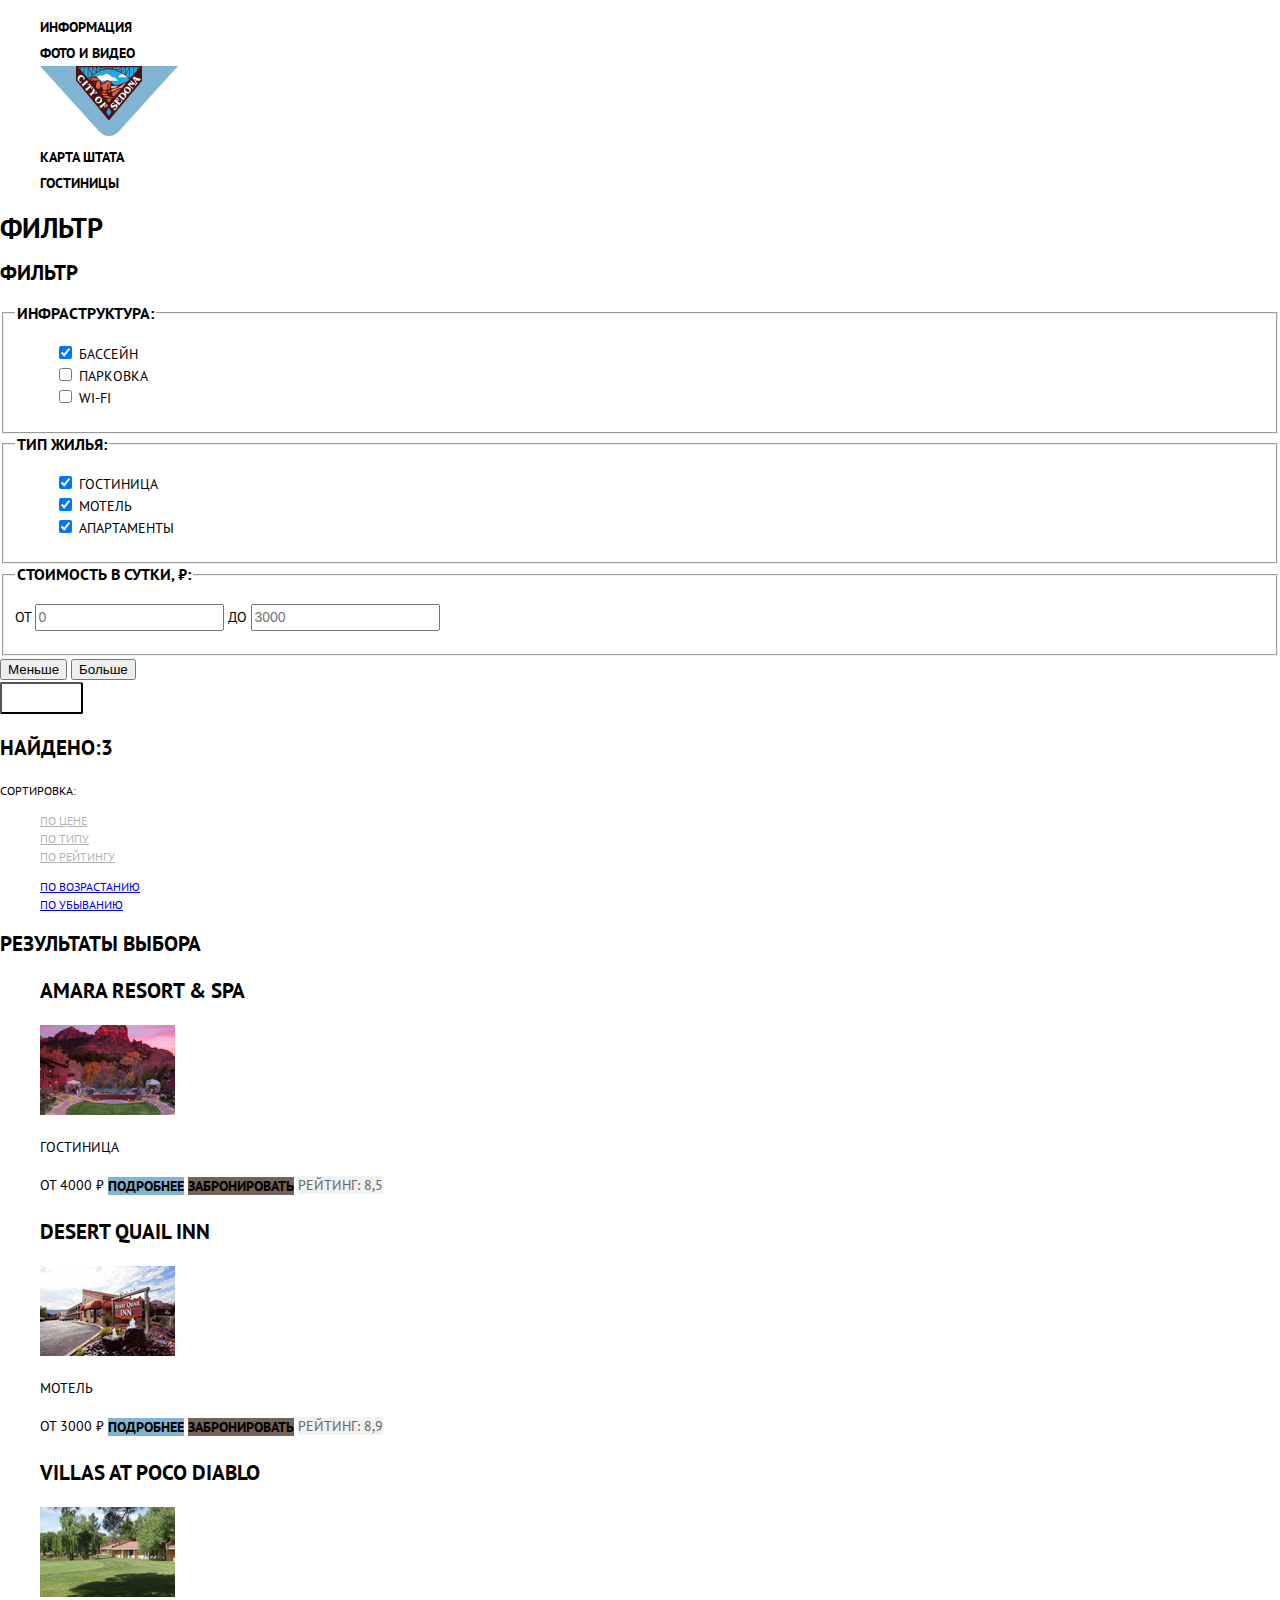
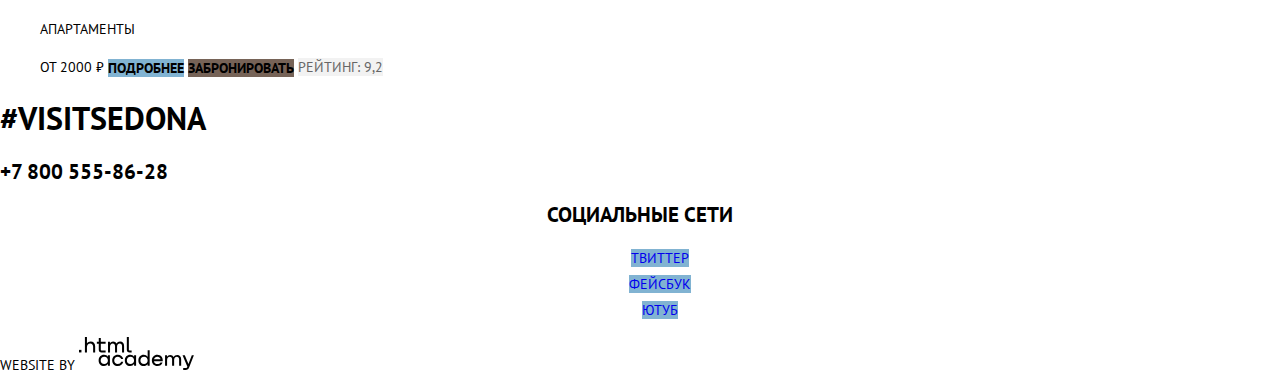
==== catalog.html @ c23f5213 "Добавил правки в стилизацию внутренней страницы" ====
<!DOCTYPE html>
<html lang="ru">
  <head>
    <meta charset="utf-8">
    <title>HTML Academy: Седона</title>
    <link rel="stylesheet" href="https://fonts.googleapis.com/css2?family=PT+Sans:wght@400;700&display=swap">
    <link href="css/normalize.css" rel="stylesheet">
    <link href="css/style.css" rel="stylesheet">
    <link rel="icon" href="favicon.ico">
    <link rel="icon" href="img/favicon/icon.svg" type="image/svg+xml">
    <link rel="apple-touch-icon" href="img/favicon/180.png">
    <link rel="manifest" href="manifest.webmanifest">
  </head>
  <body class="page-body">
    <header class="main-header">
      <nav class="main-navigation">
        <ul class="site-navigation">
          <li><a class="information" href="#">Информация</a></li>
          <li><a href="#">Фото и видео</a></li>
          <li> 
            <a class="main-header-logo" href="index.html">
              <img src="img/logo.svg" width="138" height="70" alt="Перейти на главную страницу сайта туристического городка Седона">
            </a>
          </li>
          <li><a href="#">Карта штата</a></li>
          <li class="site-navigation-current"></li>Гостиницы</li>
        </ul>
      </nav>
    </header>
    <main class="page-catalog">
        <h1 class="page-title">Фильтр</h1>
        <section class="filters">
            <h2 >Фильтр</h2>
            <form method="get" action="https://echo.htmlacademy.ru">
              <fieldset>
                <legend>Инфраструктура:</legend>
                  <ul>
                    <li class="filter-option filter-checkbox">
                      <input class="filter-input-checkbox filter-input" type="checkbox" name="pool" id="filter-pool" checked>
                      <label for="filter-pool">Бассейн</label>
                    </li>
                    <li class="filter-option filter-checkbox">
                      <input class="filter-input-checkbox filter-input" type="checkbox" name="parking" id="filter-parking">
                      <label for="parking">Парковка</label>
                    </li>
                    <li class="filter-option filter-checkbox">
                      <input class="filter-input-checkbox filter-input" type="checkbox" name="wifi" id="filter-wifi">
                      <label for="filter-wifi">WI-FI</label>
                    </li>
                  </ul>
              </fieldset>
              <fieldset>
                <legend>Тип жилья:</legend>
                <ul>
                    <li class="filter-option filter-checkbox">
                      <input class="filter-input-checkbox filter-input" type="checkbox" name="hotel" id="filter-hotel" checked>
                      <label for="filter-hotel">Гостиница</label>
                    </li>
                    <li class="filter-option filter-checkbox">
                      <input class="filter-input-checkbox filter-input" type="checkbox" name="motel" id="filter-motel" checked>
                      <label for="motel">Мотель</label>
                    </li>
                    <li class="filter-option filter-checkbox">
                      <input class="filter-input-checkbox filter-input" type="checkbox" name="apartments" id="filter-apartments" checked>
                      <label for="filter-apartments">Апартаменты</label>
                    </li>
                </ul>
              </fieldset>
              <fieldset class="cost">
                <legend>Стоимость в сутки, ₽:</legend>
                <p>
                  <label for="appointment-min">от</label>
                  <input id="appointment-min" type="text" name="min" placeholder="0">
                  <label for="appointment-max">до</label>
                  <input id="appointment-max" type="text" name="max" placeholder="3000">
                </p>
              </fieldset>
              <div>
                <button type="submit">Меньше</button>
                <button type="submit">Больше</button>
              </div>
              <button type="submit" class="filter-button">Показать</button>
            </form>
          </section>
          <section class="catalog-sort">
            <h3>Найдено:3</h3>
            <p>Сортировка:</p>
            <ul class="catalog-sort-list">
              <li class="catalog-sort-item">
                <a href="#">По цене</a> 
              </li>
              <li class="catalog-sort-item">
                <a href="#">По типу</a>
              </li>
              <li class="catalog-sort-item">
                <a href="#">По рейтингу</a>
              </li>
            </ul>
            <ul>
              <li>
                <a href="#">По возрастанию</a>
              </li>
              <li>
                <a href="#">По убыванию</a>
              </li>
            </ul>
          </section>
          <section class="catalog">
            <h2>Результаты выбора</h2>  
            <ul class="catalog-list">
              <li class="catalog-item">
                <a href="hotel.html">
                  <h3>Amara Resort & Spa</h3>
                    <img src="img/content/hotel-1.jpg" width="135" height="90" alt="Amara Resort & Spa">
                </a>
                <p>Гостиница</p>
                  от 4000 ₽
                  <a class="button-detail" href="#">Подробнее</a>
                  <a class="button-reserv" href="#">Забронировать</a>
                <span>Рейтинг: 8,5</span>
              </li>      
              <li class="catalog-item">
                <a href="hotel.html">
                  <h3>Desert Quail Inn</h3>
                    <img src="img/content/hotel-2.jpg" width="135" height="90" alt="Desert Quail Inn">
                </a>
                <p>Мотель</p>
                  от 3000 ₽
                  <a class="button-detail" href="#">Подробнее</a>
                  <a class="button-reserv" href="#">Забронировать</a>
                <span>Рейтинг: 8,9</span>
              </li>   
              <li class="catalog-item">
                <a href="hotel.html">
                  <h3>Villas at Poco Diablo</h3>
                    <img src="img/content/hotel-3.jpg" width="135" height="90" alt="Villas at Poco Diablo">
                </a>
                <p>Апартаменты</p>
                  от 2000 ₽
                  <a class="button-detail" href="#">Подробнее</a>
                  <a class="button-reserv" href="#">Забронировать</a>
                <span>Рейтинг: 9,2</span>
              </li> 
            </ul>
          </section>
    </main>
    <footer class="main-footer">
      <section class="footer-contacts">
        <h2>#visitSEDONA</h2>
        <a class="footer-phone" href="tel:+78005558628">+7 800 555-86-28</a>
      </section>
      <section class="footer-social">
        <h2>Социальные сети</h2>
        <ul>
          <li>
            <a class="social-button" href="#">Твиттер</a>
          </li>
          <li>
            <a class="social-button" href="#">Фейсбук</a>
          </li>
          <li>
            <a class="social-button" href="#">Ютуб</a>
          </li>
        </ul>
      </section>
      <p class="footer-copyright">
        Website by
        <a href="https://htmlacademy.ru/intensive/htmlcss">
          <img src="img/logo_htmlacademy.svg" width="115" height="33" alt="Перейти страницу разработчика сайта">
        </a> 
      </p>
    </footer>
  </body>
</html>
---- css/style.css ----
:root {
    --basic-black: #000000;
    --basic-white: #FFFFFF;
    --basic-gray: #EEEEEE;
    --basic-brown: #766357;
    --basic-blue: #81B3D2;
    --special-extrabrown: #503E33;
    --special-darkbrown: #604E43;
    --special-extrablue: #5496BD;
    --special-darkblue: #669EC0;
    --special-darkgray: #F2F2F2;
    --special-extragray: #666666;
}

body {
  min-width: 1200px;
  margin: 0;
  padding: 0;
  font-style: normal;
  font-size: 14px;
  line-height: 26px;
  font-family: "PT Sans", "Arial", sans-serif;   
  font-weight: 400;
  color: var(--basic-black);
  text-transform: uppercase;
  background-color: var(--basic-white);
}

.main-navigation {
  font-weight: 700;
  background-color: var(--basic-white);
}

.site-navigation {
  list-style: none;
}

.site-navigation a {
  text-decoration: none;
  color: var(--basic-black);
}

.welcome {
  max-width: 100%;
  height: auto;
  background-image: url("img/background-index.jpg");
  background-position: top center;
  background-repeat: no-repeat;
}

.features h2 {
  font-size: 21px;
  font-weight: 700;
  text-align: center;   
}

.features p {
  text-align: center;
}

.features-list {
  list-style: none;
}
  
.feature-item-white {
  line-height: 21px;
  text-align: center;
  color: var(--basic-white);
  background-color: var(--basic-blue);
  background-position: 0 0;   
}

.feature-item-white h3 {
  font-size: 21px;
  line-height: 21px;
  font-weight: 700;
  text-align: center;
}

.features-list-nested {
  list-style: none;
  line-height: 21px;
  text-align: center;
  color: var(--basic-black);
  background-color: var(--basic-white);
  background-position: 0 0;
}

.features-list-nested h3 {
  font-size: 21px;
  line-height: 21px;
  font-weight: 700;
}

.feature-item {
  line-height: 21px;
  text-align: center;
  background-color: var(--basic-gray); 
}

.feature-item h3 {
  font-size: 21px;
  line-height: 21px;
  font-weight: 700;
}

.search-hotel {
  line-height: 24px;
  text-align: center;  
}

.search-hotel h2 {
  font-size: 30px;
  line-height: 24px;
  font-weight: 700;
  text-align: center;
}

.btn-open-form {
  font: inherit;
  font-size: 21px;
  font-weight: 700;
  text-align: center;
  vertical-align: middle;
  text-transform: uppercase;
  text-decoration: none;
  color: var(--basic-white);
  background-color: var(--basic-brown);
  border: none; 
}

.footer-contacts {
  font-size: 21px;
  font-weight: 700;
}

.footer-contacts a {
  text-decoration: none;
  color: var(--basic-black);
}

.footer-social {
  text-align: center;
}

.footer-social ul {
  list-style: none;
}

.footer-social a {
  text-decoration: none;
}

.social-button {
  background-color: var(--basic-blue);
}

.information:hover {
  color: var(--basic-blue);
}

.information:active {
  color: var(--basic-black);
  opacity: 0.3;
}

.site-navigation-current {
  color: var(--basic-brown);
}

.page-catalog {
  max-width: 100%;
  height: auto;
  background-image: url("img/background-catalog.jpg");
  background-position: top center;
  background-repeat: no-repeat;
}

.filters legend {
  font-size: 16px;
  line-height: 21px;
  font-weight: 700;
}

.filters ul {
  list-style: none;
  line-height: 21px;
}

.filter-input-checkbox:hover + label {
  color: var(--basic-black);
}

.cost legend {
  font-size: 16px;
  line-height: 21px;
  font-weight: 700;
}

.cost input {
  font-size: 14px;
  line-height: 21px;
}

.filter-button {
  font: inherit;
  text-align: center;
  color: var(--basic-white);
  vertical-align: middle;
  text-transform: uppercase;
  background-color: transparent;
  box-sizing: border-box;
  border-radius: 2px;
}

.filter-button:hover {
  color: var(--basic-black);
  background-color: var(--basic-white);
}

.catalog-sort {
  background-color: var(--basic-white);
}

.catalog-sort h3 {
  font-size: 21px;
  font-weight: 700;
}

.catalog-sort p {
  font-size: 12px;
  line-height: 18px;
}

.catalog-sort ul {
  list-style: none;
  font-size: 12px;
  line-height: 18px;
}

.catalog-sort-list a {
  color: var(--basic-black);
  opacity: 0.3;
}

.catalog-sort-list a:hover {
  color: var(--basic-blue);
}

.catalog-sort-list a:focus {
  color: var(--basic-black);
  opacity: 1;
  text-decoration: none;
}

.catalog {
  background-color: var(--basic-white);
}

.catalog-list {
  list-style: none;
}

.catalog-item a {
  color: var(--basic-black);
  text-decoration: none;
}

.catalog-item h3 {
  font-size: 21px;
  font-weight: 700;
}

.catalog-item h3:hover {
  color: var(--basic-blue);
}

.catalog-item h3:active {
  color: var(--basic-black);
  opacity: 0.3;
}

.catalog-item p {
  font-size: 14px;
  line-height: 21px;
}

.catalog-item span {
  font-size: 14px;
  line-height: 21px;
  text-transform: uppercase;
  color:var(--special-extragray);
  background-color: var(--special-darkgray);
}

.button-detail {
  font-size: 14px;
  line-height: 21px;
  font-weight: 700;
  text-align: center;
  color: var(--basic-white);
  vertical-align: middle;
  text-transform: uppercase;
  background-color: var(--basic-blue);
}

.button-detail:hover {
  color: var(--basic-white);
  background-color: var(--special-darkblue);
}

.button-detail:focus {
  color: var(--basic-white);
  background-color: var(--special-extrablue);
}

.button-reserv {
  font-size: 14px;
  line-height: 21px;
  font-weight: 700;
  text-align: center;
  color: var(--basic-white);
  vertical-align: middle;
  text-transform: uppercase;
  background-color: var(--basic-brown);
}

.button-reserv:hover {
  color: var(--basic-white);
  background-color: var(--special-darkbrown);
}

.button-reserv:focus {
  background-color: var(--special-extrabrown);
  color: var(--basic-white);
}
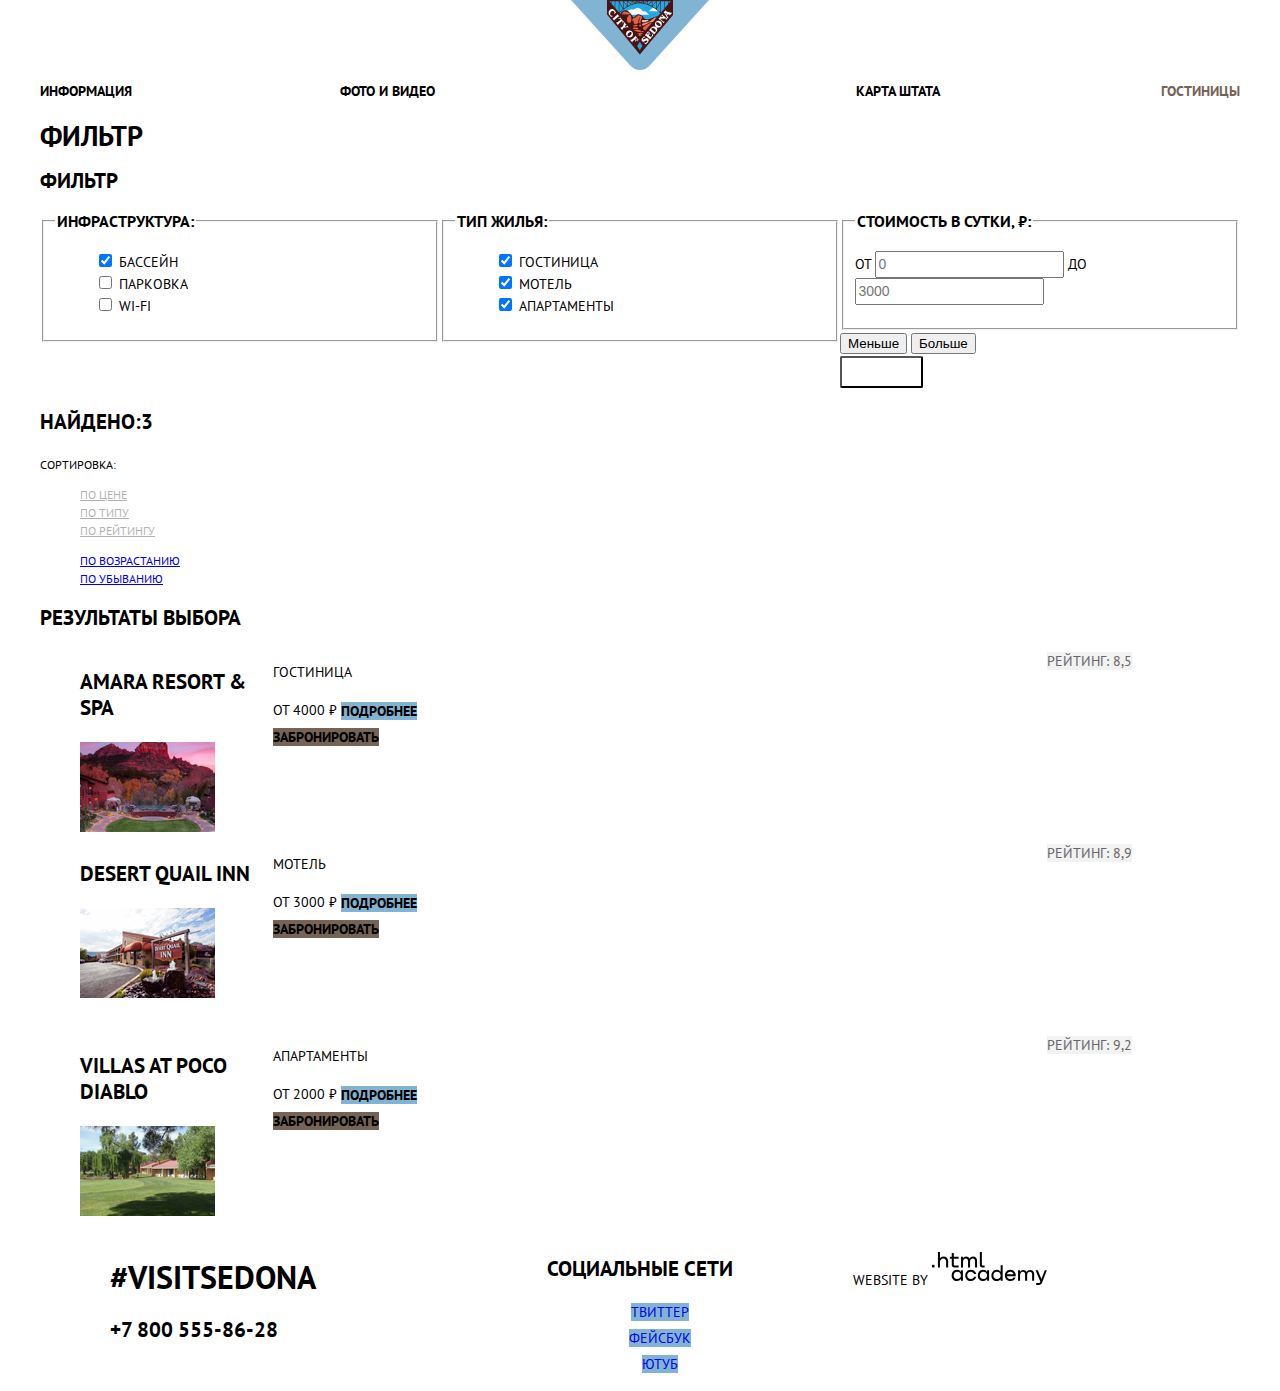
==== commit 6f5d9100: "Выполнил сетку на гридах для внутренней страницы" ====
--- a/catalog.html
+++ b/catalog.html
@@ -14,25 +14,27 @@
   <body class="page-body">
     <header class="main-header">
       <nav class="main-navigation">
-        <ul class="site-navigation">
-          <li><a class="information" href="#">Информация</a></li>
-          <li><a href="#">Фото и видео</a></li>
-          <li> 
-            <a class="main-header-logo" href="index.html">
-              <img src="img/logo.svg" width="138" height="70" alt="Перейти на главную страницу сайта туристического городка Седона">
-            </a>
-          </li>
-          <li><a href="#">Карта штата</a></li>
-          <li class="site-navigation-current"></li>Гостиницы</li>
-        </ul>
+        <a class="main-header-logo" href="index.html">
+          <img src="img/logo.svg" width="138" height="70" alt="Перейти на главную страницу сайта туристического городка Седона">
+        </a>
+        <div class="main-navigation-wrapper">
+          <ul class="site-navigation">
+            <li class="site-navigation-left"><a class="information" href="#">Информация</a></li>
+            <li class="site-navigation-left"><a href="#">Фото и видео</a></li>
+            <li class="site-navigation-right"><a href="#">Карта штата</a></li>
+            <li class="site-navigation-right site-navigation-current">Гостиницы</li>
+          </ul>
+        </div>
       </nav>
     </header>
-    <main class="page-catalog">
+    <main class="page-catalog container">
         <h1 class="page-title">Фильтр</h1>
         <section class="filters">
             <h2 >Фильтр</h2>
             <form method="get" action="https://echo.htmlacademy.ru">
-              <fieldset>
+            <div class="filters-columns">
+              <div>
+                <fieldset>
                 <legend>Инфраструктура:</legend>
                   <ul>
                     <li class="filter-option filter-checkbox">
@@ -48,10 +50,12 @@
                       <label for="filter-wifi">WI-FI</label>
                     </li>
                   </ul>
-              </fieldset>
-              <fieldset>
+                </fieldset>
+              </div>
+              <div>
+                <fieldset>
                 <legend>Тип жилья:</legend>
-                <ul>
+                  <ul>
                     <li class="filter-option filter-checkbox">
                       <input class="filter-input-checkbox filter-input" type="checkbox" name="hotel" id="filter-hotel" checked>
                       <label for="filter-hotel">Гостиница</label>
@@ -64,9 +68,11 @@
                       <input class="filter-input-checkbox filter-input" type="checkbox" name="apartments" id="filter-apartments" checked>
                       <label for="filter-apartments">Апартаменты</label>
                     </li>
-                </ul>
-              </fieldset>
-              <fieldset class="cost">
+                  </ul>
+                </fieldset>
+              </div>
+              <div>
+                <fieldset class="cost">
                 <legend>Стоимость в сутки, ₽:</legend>
                 <p>
                   <label for="appointment-min">от</label>
@@ -74,12 +80,14 @@
                   <label for="appointment-max">до</label>
                   <input id="appointment-max" type="text" name="max" placeholder="3000">
                 </p>
-              </fieldset>
-              <div>
-                <button type="submit">Меньше</button>
-                <button type="submit">Больше</button>
-              </div>
+                </fieldset>
+                <div>
+                  <button type="submit">Меньше</button>
+                  <button type="submit">Больше</button>
+                </div>
               <button type="submit" class="filter-button">Показать</button>
+              </div>
+              </div>
             </form>
           </section>
           <section class="catalog-sort">
@@ -109,37 +117,55 @@
             <h2>Результаты выбора</h2>  
             <ul class="catalog-list">
               <li class="catalog-item">
+                <div class="catalog-item-image">
                 <a href="hotel.html">
                   <h3>Amara Resort & Spa</h3>
                     <img src="img/content/hotel-1.jpg" width="135" height="90" alt="Amara Resort & Spa">
                 </a>
+                </div>
+                <div class="catalog-item-text">
                 <p>Гостиница</p>
                   от 4000 ₽
                   <a class="button-detail" href="#">Подробнее</a>
                   <a class="button-reserv" href="#">Забронировать</a>
+                </div>
+                <div class="catalog-item-star">
                 <span>Рейтинг: 8,5</span>
+                </div>
               </li>      
               <li class="catalog-item">
+                <div class="catalog-item-image">
                 <a href="hotel.html">
                   <h3>Desert Quail Inn</h3>
                     <img src="img/content/hotel-2.jpg" width="135" height="90" alt="Desert Quail Inn">
                 </a>
+              </div>
+              <div class="catalog-item-text">
                 <p>Мотель</p>
                   от 3000 ₽
                   <a class="button-detail" href="#">Подробнее</a>
                   <a class="button-reserv" href="#">Забронировать</a>
+                </div>
+                <div class="catalog-item-star">
                 <span>Рейтинг: 8,9</span>
+              </div>
               </li>   
               <li class="catalog-item">
+                <div class="catalog-item-image">
                 <a href="hotel.html">
                   <h3>Villas at Poco Diablo</h3>
                     <img src="img/content/hotel-3.jpg" width="135" height="90" alt="Villas at Poco Diablo">
                 </a>
+              </div>
+              <div class="catalog-item-text">
                 <p>Апартаменты</p>
                   от 2000 ₽
                   <a class="button-detail" href="#">Подробнее</a>
                   <a class="button-reserv" href="#">Забронировать</a>
+              </div>
+              <div class="catalog-item-star">
                 <span>Рейтинг: 9,2</span>
+              </div>
               </li> 
             </ul>
           </section>
--- a/css/style.css
+++ b/css/style.css
@@ -12,8 +12,12 @@
     --special-extragray: #666666;
 }
 
-body {
+.page-body {
+  display: grid;
+  grid-template-rows: min-content 1fr min-content;
+  align-content: start;
   min-width: 1200px;
+  min-height: 100%;
   margin: 0;
   padding: 0;
   font-style: normal;
@@ -23,21 +27,54 @@
   font-weight: 400;
   color: var(--basic-black);
   text-transform: uppercase;
+  background-color: var(--basic-white); 
+}
+
+.page {
+  height: 100%;
+}
+
+.main-navigation {
+  display: grid;
+  font-weight: 700;
   background-color: var(--basic-white);
 }
 
-.main-navigation {
-  font-weight: 700;
-  background-color: var(--basic-white);
+.main-header-logo {
+  justify-self: center;
+}
+
+.main-navigation-wrapper {
+  width: 1200px;
+  margin: 0 auto;
+  padding: 0 10px;
 }
 
 .site-navigation {
+  display: grid;
+  grid-template-columns: 1fr 1fr 1fr 1fr;
+  margin: 0;
+  padding: 0;
   list-style: none;
 }
 
 .site-navigation a {
+  color: var(--basic-black);
   text-decoration: none;
-  color: var(--basic-black);
+}
+
+.site-navigation-left {
+  justify-self: start; 
+}
+
+.site-navigation-right {
+  justify-self: end; 
+}
+
+.container {
+  width: 1200px;
+  margin: 0 auto;
+  padding: 0 10px;
 }
 
 .welcome {
@@ -59,10 +96,15 @@
 }
 
 .features-list {
-  list-style: none;
-}
-  
+  display: grid;
+  grid-template-columns: repeat(3, 1fr);
+  margin: 0;
+  padding: 0;
+  list-style: none;
+}
+
 .feature-item-white {
+  grid-column: 1 / -1;
   line-height: 21px;
   text-align: center;
   color: var(--basic-white);
@@ -77,7 +119,30 @@
   text-align: center;
 }
 
+.feature-list-text-wrap {
+  display: grid;
+  grid-template-columns: repeat(3, 1fr);
+}
+
+.feature-list-text-first {
+  grid-column: 1 / 2;
+}
+
+.feature-list-image-first {
+  grid-column: 2 / 4;
+}
+
+.feature-list-text-second {
+  grid-column: 3 / 4;
+}
+
+.feature-list-image-second {
+  grid-column: 1 / 3;
+}
+
 .features-list-nested {
+  display: grid;
+  grid-template-columns: 1fr 1fr 1fr;
   list-style: none;
   line-height: 21px;
   text-align: center;
@@ -129,7 +194,13 @@
   border: none; 
 }
 
+.main-footer {
+  display: grid;
+  grid-template-columns: 1fr 1fr 1fr;
+}
+
 .footer-contacts {
+  justify-self: center;
   font-size: 21px;
   font-weight: 700;
 }
@@ -140,6 +211,7 @@
 }
 
 .footer-social {
+  justify-self: center;
   text-align: center;
 }
 
@@ -169,8 +241,9 @@
 }
 
 .page-catalog {
-  max-width: 100%;
-  height: auto;
+  width: 1200px;
+  margin: 0 auto;
+  padding: 0 10px;
   background-image: url("img/background-catalog.jpg");
   background-position: top center;
   background-repeat: no-repeat;
@@ -191,6 +264,13 @@
   color: var(--basic-black);
 }
 
+.filters-columns {
+  display: grid;
+  grid-template-columns: 1fr 1fr 1fr;
+  margin: 0;
+  padding: 0;
+}
+
 .cost legend {
   font-size: 16px;
   line-height: 21px;
@@ -219,6 +299,7 @@
 }
 
 .catalog-sort {
+  grid-column: 1 / -1;
   background-color: var(--basic-white);
 }
 
@@ -250,7 +331,7 @@
 .catalog-sort-list a:focus {
   color: var(--basic-black);
   opacity: 1;
-  text-decoration: none;
+  border: 1px dashed var(--basic-blue);
 }
 
 .catalog {
@@ -258,7 +339,26 @@
 }
 
 .catalog-list {
-  list-style: none;
+  display: grid;
+  grid-template-rows: 1fr 1fr 1fr;
+  list-style: none;
+}
+
+.catalog-item  {
+  display: grid;
+  grid-template-columns: repeat(6, 1fr);
+}
+
+.catalog-item-image {
+  grid-column: 1 / 2;
+}
+
+.catalog-item-text {
+  grid-column: 2 / 3;
+}
+
+.catalog-item-star {
+  grid-column: 6 / 7;
 }
 
 .catalog-item a {
@@ -298,9 +398,9 @@
   line-height: 21px;
   font-weight: 700;
   text-align: center;
-  color: var(--basic-white);
   vertical-align: middle;
   text-transform: uppercase;
+  color: var(--basic-white);
   background-color: var(--basic-blue);
 }
 
@@ -319,9 +419,9 @@
   line-height: 21px;
   font-weight: 700;
   text-align: center;
-  color: var(--basic-white);
   vertical-align: middle;
   text-transform: uppercase;
+  color: var(--basic-white);
   background-color: var(--basic-brown);
 }
 
@@ -331,6 +431,6 @@
 }
 
 .button-reserv:focus {
+  color: var(--basic-white);
   background-color: var(--special-extrabrown);
-  color: var(--basic-white);
-}
+}
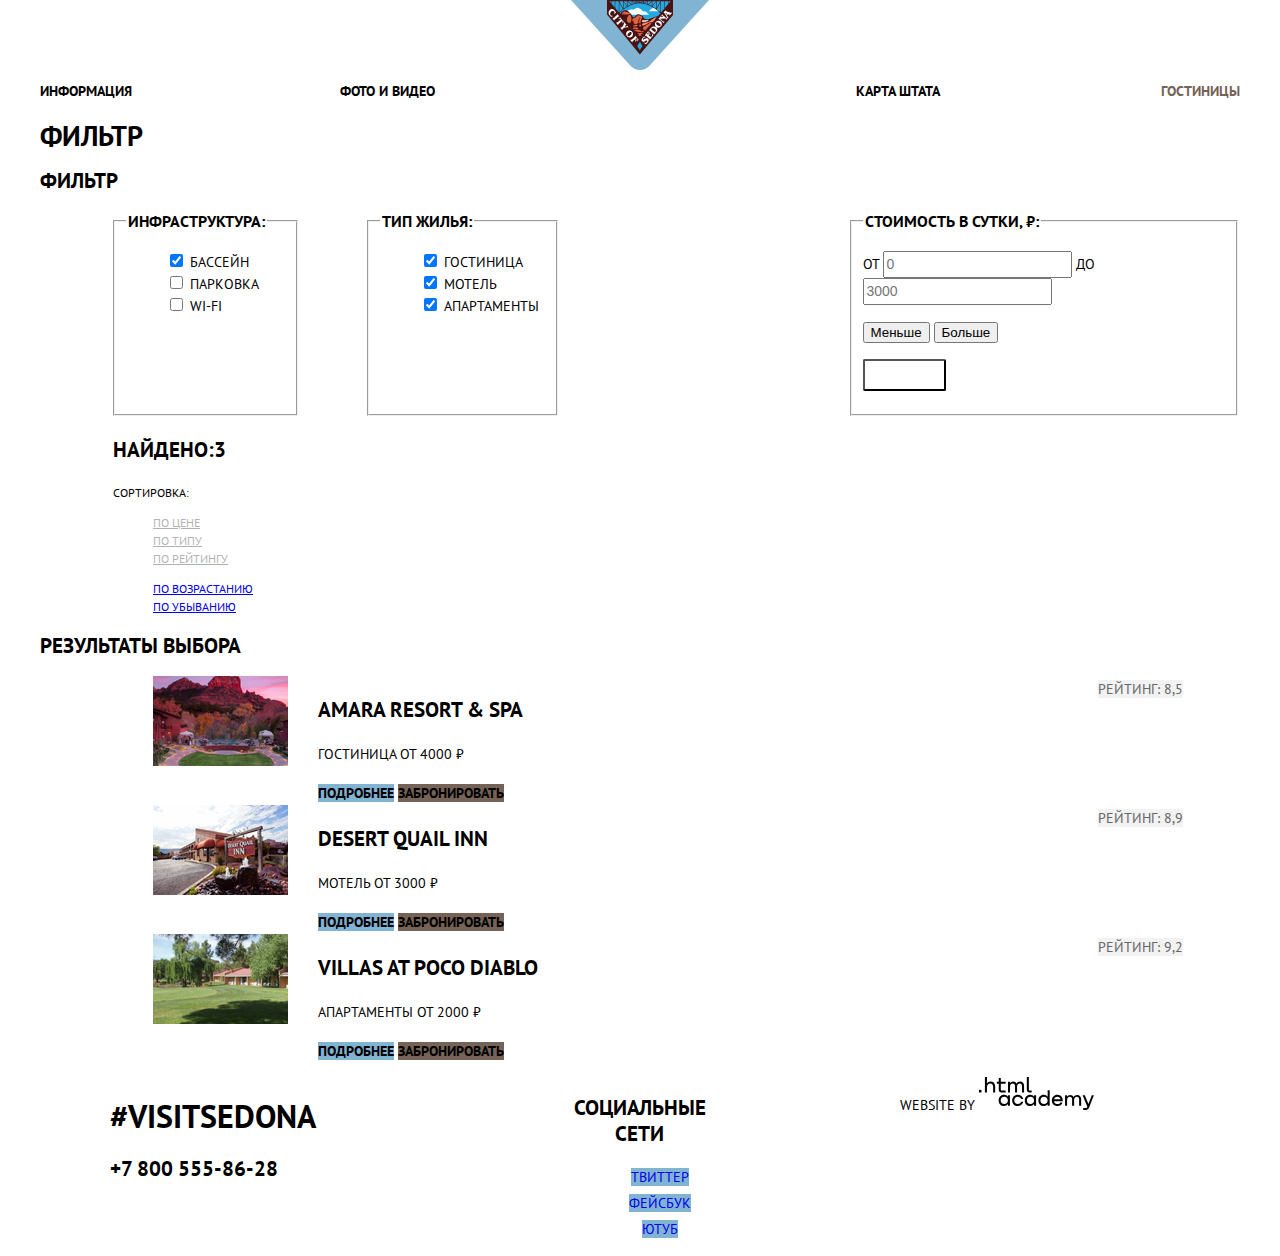
==== commit b7c8e2ef: "Добавил правки в сетки на гридах для внутренней страницы" ====
--- a/catalog.html
+++ b/catalog.html
@@ -33,8 +33,7 @@
             <h2 >Фильтр</h2>
             <form method="get" action="https://echo.htmlacademy.ru">
             <div class="filters-columns">
-              <div>
-                <fieldset>
+              <fieldset class="filters-columns-infrastructure">
                 <legend>Инфраструктура:</legend>
                   <ul>
                     <li class="filter-option filter-checkbox">
@@ -50,10 +49,8 @@
                       <label for="filter-wifi">WI-FI</label>
                     </li>
                   </ul>
-                </fieldset>
-              </div>
-              <div>
-                <fieldset>
+              </fieldset>
+              <fieldset class="filters-columns-house">
                 <legend>Тип жилья:</legend>
                   <ul>
                     <li class="filter-option filter-checkbox">
@@ -69,10 +66,8 @@
                       <label for="filter-apartments">Апартаменты</label>
                     </li>
                   </ul>
-                </fieldset>
-              </div>
-              <div>
-                <fieldset class="cost">
+              </fieldset>
+              <fieldset class="cost">
                 <legend>Стоимость в сутки, ₽:</legend>
                 <p>
                   <label for="appointment-min">от</label>
@@ -80,13 +75,10 @@
                   <label for="appointment-max">до</label>
                   <input id="appointment-max" type="text" name="max" placeholder="3000">
                 </p>
-                </fieldset>
-                <div>
-                  <button type="submit">Меньше</button>
-                  <button type="submit">Больше</button>
-                </div>
-              <button type="submit" class="filter-button">Показать</button>
-              </div>
+                <button type="button">Меньше</button>
+                <button type="button">Больше</button>
+                <p><button type="submit" class="filter-button">Показать</button></p>
+              </fieldset>
               </div>
             </form>
           </section>
@@ -118,48 +110,51 @@
             <ul class="catalog-list">
               <li class="catalog-item">
                 <div class="catalog-item-image">
-                <a href="hotel.html">
-                  <h3>Amara Resort & Spa</h3>
+                  <a href="hotel.html">
                     <img src="img/content/hotel-1.jpg" width="135" height="90" alt="Amara Resort & Spa">
                 </a>
                 </div>
                 <div class="catalog-item-text">
-                <p>Гостиница</p>
-                  от 4000 ₽
+                    <a href="hotel.html">
+                      <h3>Amara Resort & Spa</h3>
+                    </a>
+                <p>Гостиница от 4000 ₽</p>
                   <a class="button-detail" href="#">Подробнее</a>
                   <a class="button-reserv" href="#">Забронировать</a>
                 </div>
                 <div class="catalog-item-star">
                 <span>Рейтинг: 8,5</span>
                 </div>
-              </li>      
+              </li>
               <li class="catalog-item">
                 <div class="catalog-item-image">
                 <a href="hotel.html">
-                  <h3>Desert Quail Inn</h3>
                     <img src="img/content/hotel-2.jpg" width="135" height="90" alt="Desert Quail Inn">
                 </a>
               </div>
               <div class="catalog-item-text">
-                <p>Мотель</p>
-                  от 3000 ₽
+                <a href="hotel.html">
+                  <h3>Desert Quail Inn</h3>
+                </a>
+                <p>Мотель от 3000 ₽</p>
                   <a class="button-detail" href="#">Подробнее</a>
                   <a class="button-reserv" href="#">Забронировать</a>
-                </div>
-                <div class="catalog-item-star">
+              </div>
+              <div class="catalog-item-star">
                 <span>Рейтинг: 8,9</span>
               </div>
-              </li>   
+              </li>
               <li class="catalog-item">
                 <div class="catalog-item-image">
                 <a href="hotel.html">
-                  <h3>Villas at Poco Diablo</h3>
                     <img src="img/content/hotel-3.jpg" width="135" height="90" alt="Villas at Poco Diablo">
                 </a>
               </div>
               <div class="catalog-item-text">
-                <p>Апартаменты</p>
-                  от 2000 ₽
+                <a href="hotel.html">
+                  <h3>Villas at Poco Diablo</h3>
+                </a>
+                <p>Апартаменты от 2000 ₽</p>
                   <a class="button-detail" href="#">Подробнее</a>
                   <a class="button-reserv" href="#">Забронировать</a>
               </div>
@@ -189,12 +184,12 @@
           </li>
         </ul>
       </section>
-      <p class="footer-copyright">
+      <section class="footer-copyright">
         Website by
         <a href="https://htmlacademy.ru/intensive/htmlcss">
           <img src="img/logo_htmlacademy.svg" width="115" height="33" alt="Перейти страницу разработчика сайта">
         </a> 
-      </p>
+      </section>
     </footer>
   </body>
 </html>--- a/css/style.css
+++ b/css/style.css
@@ -211,6 +211,7 @@
 }
 
 .footer-social {
+  width: 150px;
   justify-self: center;
   text-align: center;
 }
@@ -225,6 +226,11 @@
 
 .social-button {
   background-color: var(--basic-blue);
+}
+
+.footer-copyright {
+  margin-right: 140px;
+  text-align: center;
 }
 
 .information:hover {
@@ -266,9 +272,21 @@
 
 .filters-columns {
   display: grid;
-  grid-template-columns: 1fr 1fr 1fr;
+  grid-template-columns: 260px 260px 680px;
   margin: 0;
   padding: 0;
+}
+
+.filters-columns-infrastructure {
+  margin-left: 73px;
+}
+
+.filters-columns-house {
+  margin-left: 67px;
+}
+
+.cost {
+  margin-left: 290px;
 }
 
 .cost legend {
@@ -300,6 +318,7 @@
 
 .catalog-sort {
   grid-column: 1 / -1;
+  margin-left: 73px;
   background-color: var(--basic-white);
 }
 
@@ -346,19 +365,24 @@
 
 .catalog-item  {
   display: grid;
-  grid-template-columns: repeat(6, 1fr);
+  grid-template-columns: 208px 800px 192px ;
 }
 
 .catalog-item-image {
   grid-column: 1 / 2;
+  justify-self: end;
 }
 
 .catalog-item-text {
   grid-column: 2 / 3;
+  margin: 0;
+  margin-left: 30px;
+  padding: 0;
 }
 
 .catalog-item-star {
-  grid-column: 6 / 7;
+  grid-column: 3 / 4;
+  margin-left: 10px;
 }
 
 .catalog-item a {
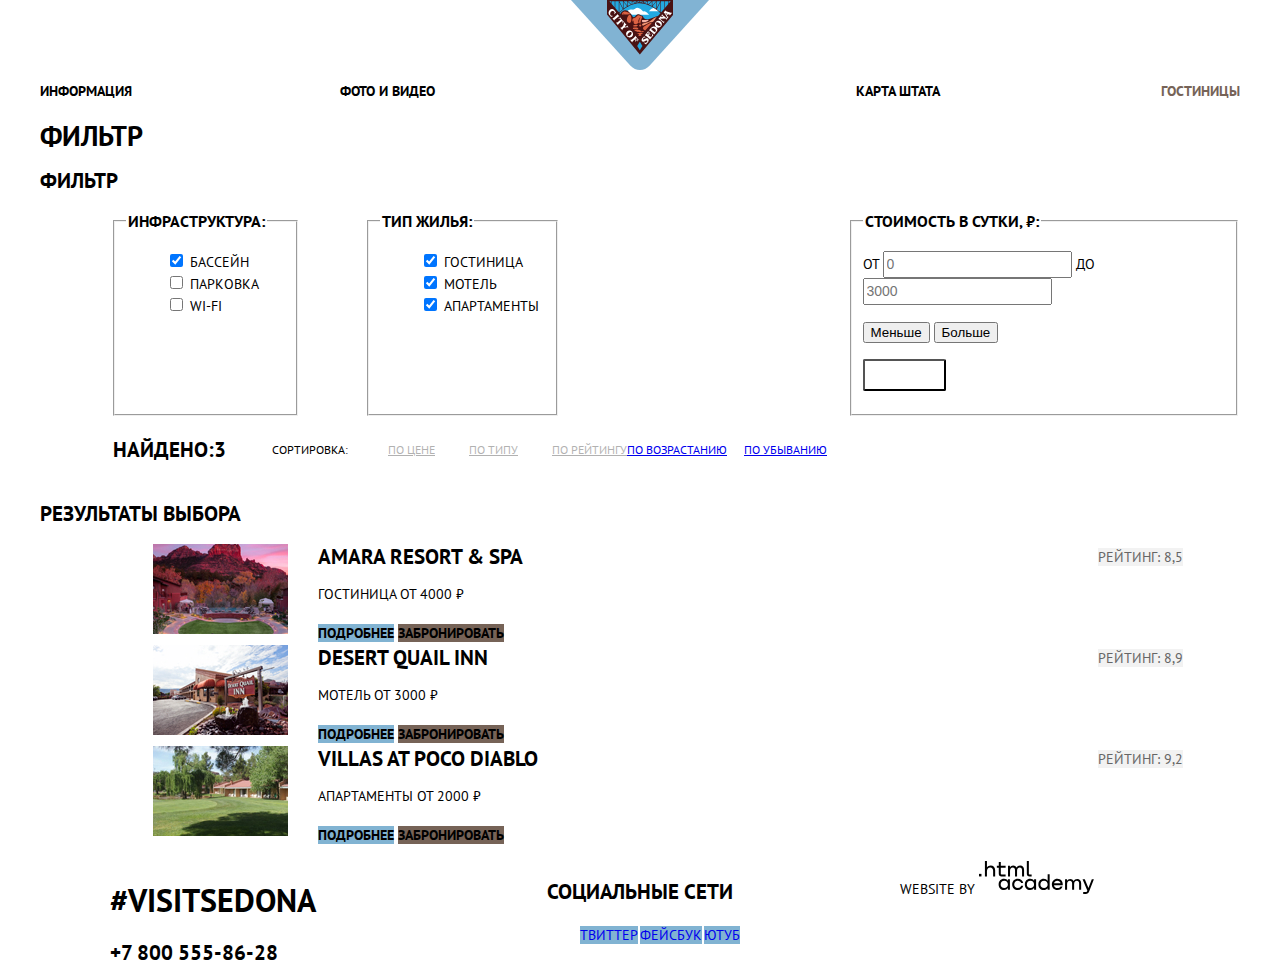
==== commit f445ee7e: "Выполнил сетку на флексах для внутренней страницы" ====
--- a/catalog.html
+++ b/catalog.html
@@ -96,7 +96,7 @@
                 <a href="#">По рейтингу</a>
               </li>
             </ul>
-            <ul>
+            <ul class="catalog-sort-up">
               <li>
                 <a href="#">По возрастанию</a>
               </li>
@@ -172,7 +172,7 @@
       </section>
       <section class="footer-social">
         <h2>Социальные сети</h2>
-        <ul>
+        <ul class="footer-social-icon">
           <li>
             <a class="social-button" href="#">Твиттер</a>
           </li>
--- a/css/style.css
+++ b/css/style.css
@@ -211,7 +211,7 @@
 }
 
 .footer-social {
-  width: 150px;
+  width: 200px;
   justify-self: center;
   text-align: center;
 }
@@ -226,6 +226,12 @@
 
 .social-button {
   background-color: var(--basic-blue);
+}
+
+.footer-social-icon {
+  display: flex;
+  flex-direction: row;
+  justify-content: space-between;
 }
 
 .footer-copyright {
@@ -318,24 +324,48 @@
 
 .catalog-sort {
   grid-column: 1 / -1;
+  display: flex;
+  flex-direction: row;
+  align-items: center;
+  background-color: var(--basic-white);
+}
+
+.catalog-sort h3 {
   margin-left: 73px;
-  background-color: var(--basic-white);
-}
-
-.catalog-sort h3 {
   font-size: 21px;
   font-weight: 700;
 }
 
 .catalog-sort p {
+  margin: 0;
+  padding: 0;
+  margin-left: 46px;
+  margin-right: 40px;
   font-size: 12px;
   line-height: 18px;
 }
 
 .catalog-sort ul {
+  margin: 0;
+  padding: 0;
   list-style: none;
   font-size: 12px;
   line-height: 18px;
+}
+
+.catalog-sort-list {
+  display: flex;
+  flex-direction: row;
+  justify-content: space-between;
+  width: 239px;
+}
+
+.catalog-sort-up {
+  display: flex;
+  flex-direction: row;
+  justify-content: space-between;
+  margin-left: 503px;
+  width: 200px;
 }
 
 .catalog-sort-list a {
@@ -390,7 +420,8 @@
   text-decoration: none;
 }
 
-.catalog-item h3 {
+.catalog-item-text h3 {
+  margin: 0;
   font-size: 21px;
   font-weight: 700;
 }
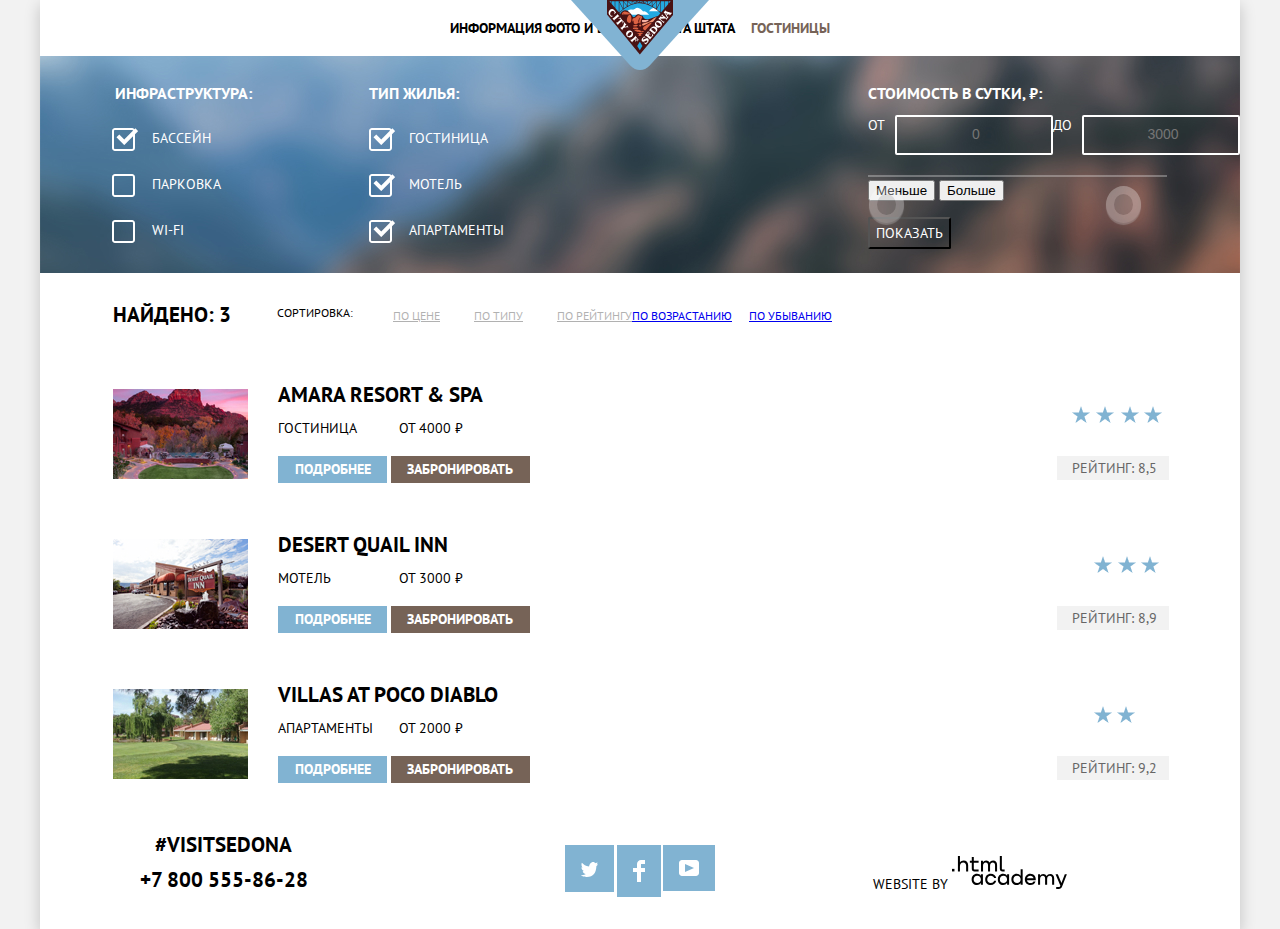
==== commit 427d0591: "Добавил правки в декоративные элементы главной страницы" ====
--- a/catalog.html
+++ b/catalog.html
@@ -12,6 +12,7 @@
     <link rel="manifest" href="manifest.webmanifest">
   </head>
   <body class="page-body">
+    <div class="wrapper">
     <header class="main-header">
       <nav class="main-navigation">
         <a class="main-header-logo" href="index.html">
@@ -28,24 +29,24 @@
       </nav>
     </header>
     <main class="page-catalog container">
-        <h1 class="page-title">Фильтр</h1>
+        <h1 class="page-title visually-hidden">Фильтр</h1>
         <section class="filters">
-            <h2 >Фильтр</h2>
+            <h2 class="visually-hidden">Фильтр</h2>
             <form method="get" action="https://echo.htmlacademy.ru">
             <div class="filters-columns">
               <fieldset class="filters-columns-infrastructure">
                 <legend>Инфраструктура:</legend>
                   <ul>
                     <li class="filter-option filter-checkbox">
-                      <input class="filter-input-checkbox filter-input" type="checkbox" name="pool" id="filter-pool" checked>
+                      <input class="visually-hidden filter-input-checkbox filter-input" type="checkbox" name="pool" id="filter-pool" checked>
                       <label for="filter-pool">Бассейн</label>
                     </li>
                     <li class="filter-option filter-checkbox">
-                      <input class="filter-input-checkbox filter-input" type="checkbox" name="parking" id="filter-parking">
-                      <label for="parking">Парковка</label>
-                    </li>
-                    <li class="filter-option filter-checkbox">
-                      <input class="filter-input-checkbox filter-input" type="checkbox" name="wifi" id="filter-wifi">
+                      <input class="visually-hidden filter-input-checkbox filter-input" type="checkbox" name="parking" id="filter-parking">
+                      <label for="filter-parking">Парковка</label>
+                    </li>
+                    <li class="filter-option filter-checkbox">
+                      <input class="visually-hidden filter-input-checkbox filter-input" type="checkbox" name="wifi" id="filter-wifi">
                       <label for="filter-wifi">WI-FI</label>
                     </li>
                   </ul>
@@ -54,36 +55,45 @@
                 <legend>Тип жилья:</legend>
                   <ul>
                     <li class="filter-option filter-checkbox">
-                      <input class="filter-input-checkbox filter-input" type="checkbox" name="hotel" id="filter-hotel" checked>
+                      <input class="visually-hidden filter-input-checkbox filter-input" type="checkbox" name="hotel" id="filter-hotel" checked>
                       <label for="filter-hotel">Гостиница</label>
                     </li>
                     <li class="filter-option filter-checkbox">
-                      <input class="filter-input-checkbox filter-input" type="checkbox" name="motel" id="filter-motel" checked>
+                      <input class="visually-hidden filter-input-checkbox filter-input" type="checkbox" name="motel" id="filter-motel" checked>
                       <label for="motel">Мотель</label>
                     </li>
                     <li class="filter-option filter-checkbox">
-                      <input class="filter-input-checkbox filter-input" type="checkbox" name="apartments" id="filter-apartments" checked>
+                      <input class="visually-hidden filter-input-checkbox filter-input" type="checkbox" name="apartments" id="filter-apartments" checked>
                       <label for="filter-apartments">Апартаменты</label>
                     </li>
                   </ul>
               </fieldset>
               <fieldset class="cost">
                 <legend>Стоимость в сутки, ₽:</legend>
-                <p>
-                  <label for="appointment-min">от</label>
-                  <input id="appointment-min" type="text" name="min" placeholder="0">
-                  <label for="appointment-max">до</label>
-                  <input id="appointment-max" type="text" name="max" placeholder="3000">
-                </p>
+                <div class="range-filter">
+                  <div class="price-controls">
+                    <label for="appointment-min">от</label>
+                    <input id="appointment-min" type="text" name="min" placeholder="0">
+                    <label for="appointment-max">до</label>
+                    <input id="appointment-max" type="text" name="max" placeholder="3000">
+                  </div>
+                  <div class="range-controls">
+                    <div class="scale">
+                      <div class="bar"></div>
+                      <div class="toggle toggle-min" tabindex="0"></div>
+                      <div class="toggle toggle-max" tabindex="0"></div>
+                    </div>
+                  </div>
                 <button type="button">Меньше</button>
                 <button type="button">Больше</button>
                 <p><button type="submit" class="filter-button">Показать</button></p>
+              </div>
               </fieldset>
               </div>
             </form>
           </section>
           <section class="catalog-sort">
-            <h3>Найдено:3</h3>
+            <h3>Найдено: 3</h3>
             <p>Сортировка:</p>
             <ul class="catalog-sort-list">
               <li class="catalog-sort-item">
@@ -106,7 +116,7 @@
             </ul>
           </section>
           <section class="catalog">
-            <h2>Результаты выбора</h2>  
+            <h2 class="visually-hidden">Результаты выбора</h2>  
             <ul class="catalog-list">
               <li class="catalog-item">
                 <div class="catalog-item-image">
@@ -114,15 +124,17 @@
                     <img src="img/content/hotel-1.jpg" width="135" height="90" alt="Amara Resort & Spa">
                 </a>
                 </div>
-                <div class="catalog-item-text">
+                <div class="catalog-item-text ">
                     <a href="hotel.html">
                       <h3>Amara Resort & Spa</h3>
                     </a>
-                <p>Гостиница от 4000 ₽</p>
+                <p>Гостиница</p> <span>от 4000 ₽</span>
+                <div class="catalog-item-button">
                   <a class="button-detail" href="#">Подробнее</a>
                   <a class="button-reserv" href="#">Забронировать</a>
                 </div>
-                <div class="catalog-item-star">
+                </div>
+                <div class="catalog-item-star fourstar">
                 <span>Рейтинг: 8,5</span>
                 </div>
               </li>
@@ -136,11 +148,13 @@
                 <a href="hotel.html">
                   <h3>Desert Quail Inn</h3>
                 </a>
-                <p>Мотель от 3000 ₽</p>
+                <p>Мотель</p> <span>от 3000 ₽</span>
+                <div class="catalog-item-button">
                   <a class="button-detail" href="#">Подробнее</a>
                   <a class="button-reserv" href="#">Забронировать</a>
               </div>
-              <div class="catalog-item-star">
+            </div>
+              <div class="catalog-item-star threestar">
                 <span>Рейтинг: 8,9</span>
               </div>
               </li>
@@ -154,11 +168,13 @@
                 <a href="hotel.html">
                   <h3>Villas at Poco Diablo</h3>
                 </a>
-                <p>Апартаменты от 2000 ₽</p>
+                <p>Апартаменты</p> <span>от 2000 ₽</span>
+                <div class="catalog-item-button">
                   <a class="button-detail" href="#">Подробнее</a>
                   <a class="button-reserv" href="#">Забронировать</a>
               </div>
-              <div class="catalog-item-star">
+            </div>
+              <div class="catalog-item-star twostar">
                 <span>Рейтинг: 9,2</span>
               </div>
               </li> 
@@ -171,25 +187,28 @@
         <a class="footer-phone" href="tel:+78005558628">+7 800 555-86-28</a>
       </section>
       <section class="footer-social">
-        <h2>Социальные сети</h2>
+        <h2 class="visually-hidden">Социальные сети</h2>
         <ul class="footer-social-icon">
           <li>
-            <a class="social-button" href="#">Твиттер</a>
+            <a class="social-button twitter" href="#"></a>
           </li>
           <li>
-            <a class="social-button" href="#">Фейсбук</a>
+            <a class="social-button fb" href="#"></a>
           </li>
           <li>
-            <a class="social-button" href="#">Ютуб</a>
+            <a class="social-button youtube" href="#"></a>
           </li>
         </ul>
       </section>
       <section class="footer-copyright">
+        <p>
         Website by
         <a href="https://htmlacademy.ru/intensive/htmlcss">
           <img src="img/logo_htmlacademy.svg" width="115" height="33" alt="Перейти страницу разработчика сайта">
-        </a> 
+        </a>
+      </p>
       </section>
+    </div>
     </footer>
   </body>
 </html>--- a/css/style.css
+++ b/css/style.css
@@ -10,6 +10,11 @@
     --special-darkblue: #669EC0;
     --special-darkgray: #F2F2F2;
     --special-extragray: #666666;
+    --special-gray: #EBEBEB;
+}
+
+.page {
+  height: 100%;
 }
 
 .page-body {
@@ -27,25 +32,52 @@
   font-weight: 400;
   color: var(--basic-black);
   text-transform: uppercase;
-  background-color: var(--basic-white); 
-}
-
-.page {
-  height: 100%;
+  background-color: var(--special-darkgray); 
+}
+
+.visually-hidden {
+  position: absolute;
+  width: 1px;
+  height: 1px;
+  margin: -1px;
+  border: 0;
+  padding: 0;
+  white-space: nowrap;
+  clip-path: inset(100%);
+  clip: rect(0 0 0 0);
+  overflow: hidden;
+}
+
+.wrapper {
+  width: 1200px;
+  margin: 0 auto;
+  background: #FFFFFF;
+  box-shadow: 0px 5px 15px rgba(0, 1, 1, 0.2);
 }
 
 .main-navigation {
   display: grid;
+  margin: 0 auto;
   font-weight: 700;
   background-color: var(--basic-white);
 }
 
 .main-header-logo {
-  justify-self: center;
+  position: absolute;
+  width: 138px;
+  height: 70px;
+  left: 50%;
+  transform: translateX(-50%);
+}
+
+.container {
+  width: 1200px;
+  margin: 0 auto;
+  padding: 0;
 }
 
 .main-navigation-wrapper {
-  width: 1200px;
+  width: 1054px;
   margin: 0 auto;
   padding: 0 10px;
 }
@@ -53,12 +85,16 @@
 .site-navigation {
   display: grid;
   grid-template-columns: 1fr 1fr 1fr 1fr;
-  margin: 0;
-  padding: 0;
+  justify-self: center;
+  margin: 0;
+  padding: 0;
+  padding-top: 15px;
+  padding-bottom: 15px;
   list-style: none;
 }
 
 .site-navigation a {
+  display: block;
   color: var(--basic-black);
   text-decoration: none;
 }
@@ -71,27 +107,34 @@
   justify-self: end; 
 }
 
-.container {
-  width: 1200px;
-  margin: 0 auto;
-  padding: 0 10px;
-}
-
 .welcome {
-  max-width: 100%;
-  height: auto;
-  background-image: url("img/background-index.jpg");
-  background-position: top center;
-  background-repeat: no-repeat;
+  min-height: 510px;
+  background-image: url("../img/background-index.jpg");
+}
+
+.welcome img {
+  position: relative;
+  width: 457px;
+  height: 351px;
+  top: 78px;
+  left: 50%;
+  transform: translateX(-50%);
 }
 
 .features h2 {
+  margin: 0;
+  padding: 0;
+  padding-top: 45px;
   font-size: 21px;
   font-weight: 700;
-  text-align: center;   
-}
-
-.features p {
+  text-align: center;
+}
+
+.lid p {
+  margin: 0;
+  padding: 0;
+  padding-top: 50px;
+  padding-bottom: 51px;
   text-align: center;
 }
 
@@ -124,6 +167,19 @@
   grid-template-columns: repeat(3, 1fr);
 }
 
+.feature-list-text-wrap h3 {
+  margin: 0;
+  padding: 0;
+  padding-top: 50px;
+  padding-bottom: 25px;
+}
+
+.feature-list-text-wrap p {
+  margin: 0;
+  padding: 0;
+  padding: 23px 47px 54px 47px;
+}
+
 .feature-list-text-first {
   grid-column: 1 / 2;
 }
@@ -132,41 +188,140 @@
   grid-column: 2 / 4;
 }
 
+.feature-list-image-first img{
+  display: block;
+}
+
 .feature-list-text-second {
   grid-column: 3 / 4;
 }
 
 .feature-list-image-second {
   grid-column: 1 / 3;
+  grid-row: 1;
+}
+
+.feature-list-image-second img {
+  display: block;
 }
 
 .features-list-nested {
   display: grid;
   grid-template-columns: 1fr 1fr 1fr;
+  margin: 0;
+  padding: 0;
   list-style: none;
   line-height: 21px;
   text-align: center;
   color: var(--basic-black);
   background-color: var(--basic-white);
+}
+
+.features-list-nested h3 {
+  position: relative;
+  margin: 0;
+  padding: 0;
+  padding-top: 160px;
+  font-size: 21px;
+  line-height: 21px;
+  font-weight: 700;
+}
+
+.features-list-nested p {
+  margin: 0;
+  padding: 0;
+  padding-bottom: 82px;
+}
+
+.nested-house p {
+  margin: 0;
+  padding: 0;
+  padding: 25px 73px 82px 73px;
+}
+
+.nested-house h3::before {
+  content: "";
+  position: absolute;
+  top: 60px;
+  left: 50%;
+  transform: translateX(-50%);
+  width: 75px;
+  height: 72px;
+  background-image: url("../img/icon-1.svg");
+  background-repeat: no-repeat;
   background-position: 0 0;
 }
 
-.features-list-nested h3 {
+.nested-food p {
+  margin: 0;
+  padding: 0;
+  padding: 25px 52px 82px 52px;
+}
+
+.nested-food h3::before {
+  content: "";
+  position: absolute;
+  top: 60px;
+  left: 50%;
+  transform: translateX(-50%);
+  width: 75px;
+  height: 70px;
+  background-image: url("../img/icon-2.svg");
+  background-repeat: no-repeat;
+  background-position: 0 0;
+}
+
+.nested-souvenirs p {
+  margin: 0;
+  padding: 0;
+  padding: 25px 64px 82px 65px;
+}
+
+.nested-souvenirs h3::before {
+  content: "";
+  position: absolute;
+  top: 60px;
+  left: 50%;
+  transform: translateX(-50%);
+  width: 64px;
+  height: 77px;
+  background-image: url("../img/icon-3.svg");
+  background-repeat: no-repeat;
+  background-position: 0 0;
+}
+
+.feature-item {
+  line-height: 21px;
+  text-align: center;
+  background-color: var(--basic-gray); 
+}
+
+.feature-item h3 {
+  margin: 0;
+  padding: 0;
+  padding-top: 47px;
+  padding-bottom: 25px;
   font-size: 21px;
   line-height: 21px;
   font-weight: 700;
 }
 
-.feature-item {
-  line-height: 21px;
-  text-align: center;
-  background-color: var(--basic-gray); 
-}
-
-.feature-item h3 {
-  font-size: 21px;
-  line-height: 21px;
-  font-weight: 700;
+.square p {
+  margin: 0;
+  padding: 0;
+  padding: 23px 96px 54px 96px;
+}
+
+.road p {
+  margin: 0;
+  padding: 0;
+  padding: 23px 60px 54px 78px;
+}
+
+.tourist p {
+  margin: 0;
+  padding: 0;
+  padding: 23px 75px 54px 78px;
 }
 
 .search-hotel {
@@ -175,13 +330,33 @@
 }
 
 .search-hotel h2 {
+  margin: 0;
+  padding: 0;
+  padding-top: 58px;
+  padding-bottom: 25px;
   font-size: 30px;
   line-height: 24px;
   font-weight: 700;
   text-align: center;
 }
 
+.search-hotel p {
+  margin: 0;
+  padding: 0;
+  padding-left: 383px;
+  padding-bottom: 50px;
+  width: 435px;
+}
+
+.search-hotel img {
+  display: block;
+}
+
 .btn-open-form {
+  display: inline-block;
+  margin: 0;
+  padding: 0;
+  padding: 30px 140px 30px 140px;
   font: inherit;
   font-size: 21px;
   font-weight: 700;
@@ -194,6 +369,14 @@
   border: none; 
 }
 
+.btn-open-form:hover {
+  background-color: var(--special-darkbrown);
+}
+
+.btn-open-form:focus {
+  background-color: var(--special-extrabrown);
+}
+
 .main-footer {
   display: grid;
   grid-template-columns: 1fr 1fr 1fr;
@@ -206,26 +389,40 @@
 }
 
 .footer-contacts a {
+  display:inline-block;
+  padding-bottom: 36px;
+  width: 200px;
   text-decoration: none;
   color: var(--basic-black);
 }
 
+.footer-contacts h2 {
+  margin: 0;
+  padding: 0;
+  width: 166px;
+  padding-top: 23px;
+  padding-bottom: 9px;
+  font-size: 21px;
+  font-weight: 700;
+  text-align: center;
+}
+
 .footer-social {
-  width: 200px;
+  width: 150px;
   justify-self: center;
   text-align: center;
 }
 
 .footer-social ul {
+  margin: 0;
+  padding: 0;
   list-style: none;
 }
 
 .footer-social a {
+  display: inline-block;
+  position: relative;
   text-decoration: none;
-}
-
-.social-button {
-  background-color: var(--basic-blue);
 }
 
 .footer-social-icon {
@@ -234,9 +431,198 @@
   justify-content: space-between;
 }
 
-.footer-copyright {
+.social-button {
+  padding: 15px 16px 15px 16px;
+  background-color: var(--basic-blue);
+}
+
+.social-button:hover {
+  background-color: var(--special-darkblue);
+}
+
+.social-button:focus {
+  background-color: var(--special-extrablue);
+}
+
+.twitter {
+  position: absolute;
+  top: 36px;
+  width: 17px;
+  height: 17px;
+  background-image: url("../img/social/twitter.svg");
+  background-repeat: no-repeat;
+  background-position: 50% 50%;
+}
+
+.fb {
+  position: absolute;
+  top: 36px;
+  width: 12px;
+  height: 22px;
+  background-image: url("../img/social/fb.svg");
+  background-repeat: no-repeat;
+  background-position: 50% 50%;
+  background-color: var(--basic-blue);
+}
+
+.youtube {
+  position: absolute;
+  top: 36px;
+  width: 20px;
+  height: 16px;
+  background-image: url("../img/social/youtube.svg");
+  background-repeat: no-repeat;
+  background-position: 50% 50%;
+  background-color: var(--basic-blue);
+}
+
+.footer-copyright p {
+  margin: 0;
+  padding: 0;
+  margin-top: 47px;
   margin-right: 140px;
-  text-align: center;
+  justify-self: center;
+  text-align: center;
+}
+
+.footer-copyright a:hover {
+  color: var(--basic-blue);
+}
+
+.footer-copyright a:focus {
+  filter: drop-shadow(0px 4px 4px rgba(0, 0, 0, 0.25));
+}
+
+.modal {
+  position: absolute;
+  top: 2148px;
+  left: 50%;
+  transform: translateX(-50%);
+  width: 458px;
+  padding: 55px 55px 55px 55px;
+  margin: auto;
+  color: var(--basic-black);
+  background-color: var(--basic-white);
+  background-position: 0 0;
+  box-shadow: 0px 7px 15px rgba(0, 1, 1, 0.15);
+}
+
+.modal p {
+  margin: 0;
+  padding: 0;
+  font-weight: 700;
+}
+
+.search-form {
+  display: flex;
+  flex-wrap: wrap;
+  justify-content: space-between;
+}
+
+.search-form fieldset {
+  padding: 0;
+  margin: 0;
+  border: none;
+}
+
+.form-date {
+  width: 458px;
+}
+
+.form-date label {
+  display: inline-block;
+  padding-bottom: 41px;
+  width: 108px;
+}
+
+.form-date input[type="text"] {
+  box-sizing: border-box;
+  width: 346px;
+  padding: 6px 200px 6px 13px;
+  font: inherit;
+  color: var(--basic-black);
+  text-transform: uppercase;
+  background-color: var(--special-darkgray);
+  border: none;
+}
+
+.form-date input[type="text"]:hover {
+  background-color: var(--special-gray);
+}
+
+.form-date input[type="text"]:focus {
+  background-color: var(--basic-white);
+  border: 2px solid #E5E5E5;
+  box-sizing: border-box;
+}
+
+.calendar-icon {
+  background-image: url("../img/calendar.svg");
+  background-position: 316px 50%;
+  background-size: 21px 23px;
+  background-repeat: no-repeat;
+}
+
+.calendar-icon:hover {
+  color: var(--basic-black);
+}
+
+.calendar-icon:focus {
+  color: var(--basic-blue);
+}
+
+.number-person {
+  display: flex;
+  flex-wrap: wrap;
+  justify-content: space-between;
+  width: 458px;
+}
+
+.number-person input[type="number"] {
+  box-sizing: border-box;
+  width: 36px;
+  padding: 6px 39px 6px 39px;
+  font: inherit;
+  color: var(--basic-black);
+  text-transform: uppercase;
+  background-color: var(--special-darkgray);
+  border: none;
+}
+
+.number-person p {
+  margin: 0;
+  padding: 0;
+  padding-bottom: 60px;
+}
+
+.appointment-young {
+  justify-content: flex-end;
+}
+
+.button-search {
+  display: inline-block;
+  margin: 0;
+  padding: 0;
+  padding: 16px 196px 16px 196px;
+  font: inherit;
+  font-size: 21px;
+  font-weight: 700;
+  text-align: center;
+  vertical-align: middle;
+  text-transform: uppercase;
+  text-decoration: none;
+  color: var(--basic-white);
+  background-color: var(--basic-blue);
+  border: none; 
+  cursor: pointer;
+}
+
+.button-search:hover {
+  background-color: var(--special-darkblue);
+}
+
+.button-search:focus {
+  background-color: var(--special-extrablue);
 }
 
 .information:hover {
@@ -255,21 +641,40 @@
 .page-catalog {
   width: 1200px;
   margin: 0 auto;
-  padding: 0 10px;
-  background-image: url("img/background-catalog.jpg");
+}
+
+.filters {
+  width: 1200px;
+  min-height: 217px;
+  background-image: url("../img/background-catalog.jpg");
   background-position: top center;
   background-repeat: no-repeat;
+}
+
+.filters fieldset {
+  padding: 0;
+  margin: 0;
+  margin-top: 27px;
+  border: none;
 }
 
 .filters legend {
   font-size: 16px;
   line-height: 21px;
   font-weight: 700;
+  color: var(--basic-white);
 }
 
 .filters ul {
+  margin: 0;
+  padding: 0;
   list-style: none;
   line-height: 21px;
+}
+
+.filters label {
+  line-height: 21px;
+  color: var(--basic-white);
 }
 
 .filter-input-checkbox:hover + label {
@@ -283,22 +688,129 @@
   padding: 0;
 }
 
-.filters-columns-infrastructure {
+.filters-columns-infrastructure legend {
   margin-left: 73px;
-}
-
-.filters-columns-house {
+  margin-bottom: 24px;
+}
+
+.filters-columns-infrastructure label {
+  margin-left: 112px;
+}
+
+.filters-columns-house legend {
   margin-left: 67px;
+  margin-bottom: 24px;
+}
+
+.filters-columns-house label {
+  margin-left: 109px;
+}
+
+.filter-option {
+  margin-bottom: 25px;
 }
 
 .cost {
-  margin-left: 290px;
+  width: 317px;
+  justify-self: end;
 }
 
 .cost legend {
+  width: 175px;
+  margin-right: 142px;
+  margin-bottom: 11px;
+  padding: 0;
   font-size: 16px;
   line-height: 21px;
   font-weight: 700;
+}
+
+.filters-columns-infrastructure label,
+.filters-columns-house label {
+  position: relative;
+  display: block;
+  cursor: pointer;
+}
+
+.filter-input-checkbox + label::before {
+  content: "";
+  position: absolute;
+  left: -40px;
+  top: 0;
+  width: 23px;
+  height: 23px;
+  background-image: url("../img/square.svg");
+  background-repeat: no-repeat;
+  background-position: 0 0;
+}
+
+.filter-input-checkbox:checked + label::after {
+  content: "";
+  position: absolute;
+  top: 0;
+  left: -36px;
+  width: 22px;
+  height: 17px;
+  background-image: url("../img/check.svg");
+  background-repeat: no-repeat;
+  background-position: 0 0;
+}
+
+.price-controls {
+  display: flex;
+  justify-content: space-between;
+}
+
+.price-controls input {
+  width: 158px;
+  padding: 7px 48px 8px 52px;
+  margin-left: 10px;
+  text-align: center;
+  color: var(--basic-white);
+  border: 2px solid #FFFFFF;
+  box-sizing: border-box;
+  border-radius: 2px;
+  background: transparent;
+}
+
+.range-controls {
+  position: relative;
+  padding-top: 20px;
+  margin-right: 73px;
+}
+
+.range-controls .scale {
+  height: 2px;
+  background: var(--basic-white);
+  opacity: 0.3;
+}
+
+.range-controls .bar {
+  width: 70%;
+  height: 2px;
+  background: var(--basic-white);
+}
+
+.range-controls .toggle {
+  position: absolute;
+  top: 31px;
+  left: 0;
+  width: 19px;
+  height: 21px;
+  padding: 0;
+  border: 8px solid #ffffff;
+  background-color: #ababab;
+  border-radius: 50%;
+  box-shadow: 0 2px 1px 0 #cfcfcf;
+  cursor: pointer;
+}
+
+.range-controls .toggle-min {
+  left: 1px;
+}
+
+.range-controls .toggle-max {
+  left: 238px;
 }
 
 .cost input {
@@ -331,6 +843,8 @@
 }
 
 .catalog-sort h3 {
+  margin-top: 29px;
+  margin-bottom: 31px;
   margin-left: 73px;
   font-size: 21px;
   font-weight: 700;
@@ -339,8 +853,10 @@
 .catalog-sort p {
   margin: 0;
   padding: 0;
-  margin-left: 46px;
-  margin-right: 40px;
+  padding-top: 31px;
+  padding-bottom: 37px;
+  padding-left: 46px;
+  padding-right: 40px;
   font-size: 12px;
   line-height: 18px;
 }
@@ -387,20 +903,28 @@
   background-color: var(--basic-white);
 }
 
+.catalog ul {
+  margin: 0;
+  padding: 0;
+  list-style: none;
+}
+
 .catalog-list {
   display: grid;
   grid-template-rows: 1fr 1fr 1fr;
   list-style: none;
 }
 
-.catalog-item  {
+.catalog-item {
   display: grid;
-  grid-template-columns: 208px 800px 192px ;
+  grid-template-columns: 208px 809px 183px ;
 }
 
 .catalog-item-image {
   grid-column: 1 / 2;
   justify-self: end;
+  margin-top: 30px;
+  margin-bottom: 30px;
 }
 
 .catalog-item-text {
@@ -412,18 +936,29 @@
 
 .catalog-item-star {
   grid-column: 3 / 4;
-  margin-left: 10px;
-}
-
-.catalog-item a {
+  justify-self: start;
+  margin-top: 96px;
+}
+
+.catalog-item-text a {
   color: var(--basic-black);
   text-decoration: none;
 }
 
+.catalog-item-image img {
+  display: block;
+}
+
 .catalog-item-text h3 {
   margin: 0;
+  margin-top: 23px;
+  margin-bottom: 7px;
   font-size: 21px;
   font-weight: 700;
+}
+
+.catalog-item-text span {
+  margin-left: 22px;
 }
 
 .catalog-item h3:hover {
@@ -436,11 +971,20 @@
 }
 
 .catalog-item p {
+  display: inline-block;
+  width: 95px;
+  margin: 0;
+  padding: 0;
+  padding-bottom: 16px;
   font-size: 14px;
   line-height: 21px;
 }
 
-.catalog-item span {
+.catalog-item-star span {
+  position: relative;
+  margin: 0;
+  padding: 0;
+  padding: 3px 12px 3px 15px;
   font-size: 14px;
   line-height: 21px;
   text-transform: uppercase;
@@ -448,7 +992,51 @@
   background-color: var(--special-darkgray);
 }
 
+.fourstar span::before {
+  content: "";
+  position: absolute;
+  top: -50px;
+  width: 91px;
+  height: 17px;
+  background-image: url("../img/fourstar.png");
+  background-repeat: no-repeat;
+  background-position: 0 0;
+}
+
+.threestar span::before {
+  content: "";
+  position: absolute;
+  top: -50px;
+  left: 37px;
+  width: 66px;
+  height: 17px;
+  background-image: url("../img/threestar.png");
+  background-repeat: no-repeat;
+  background-position: 0 0;
+}
+
+.twostar span::before {
+  content: "";
+  position: absolute;
+  top: -50px;
+  left: 37px;
+  width: 42px;
+  height: 17px;
+  background-image: url("../img/twostar.png");
+  background-repeat: no-repeat;
+  background-position: 0 0;
+}
+
+.catalog-item-button a {
+  color: var(--basic-white);
+  text-decoration: none;
+}
+
 .button-detail {
+  display: inline-block;
+  margin: 0;
+  padding: 0;
+  padding: 3px 16px 3px 17px;
   font-size: 14px;
   line-height: 21px;
   font-weight: 700;
@@ -457,6 +1045,8 @@
   text-transform: uppercase;
   color: var(--basic-white);
   background-color: var(--basic-blue);
+  border: none; 
+  cursor: pointer;
 }
 
 .button-detail:hover {
@@ -470,6 +1060,10 @@
 }
 
 .button-reserv {
+  display: inline-block;
+  margin: 0;
+  padding: 0;
+  padding: 3px 17px 3px 16px;
   font-size: 14px;
   line-height: 21px;
   font-weight: 700;
@@ -478,6 +1072,8 @@
   text-transform: uppercase;
   color: var(--basic-white);
   background-color: var(--basic-brown);
+  border: none; 
+  cursor: pointer;
 }
 
 .button-reserv:hover {
@@ -489,3 +1085,4 @@
   color: var(--basic-white);
   background-color: var(--special-extrabrown);
 }
+
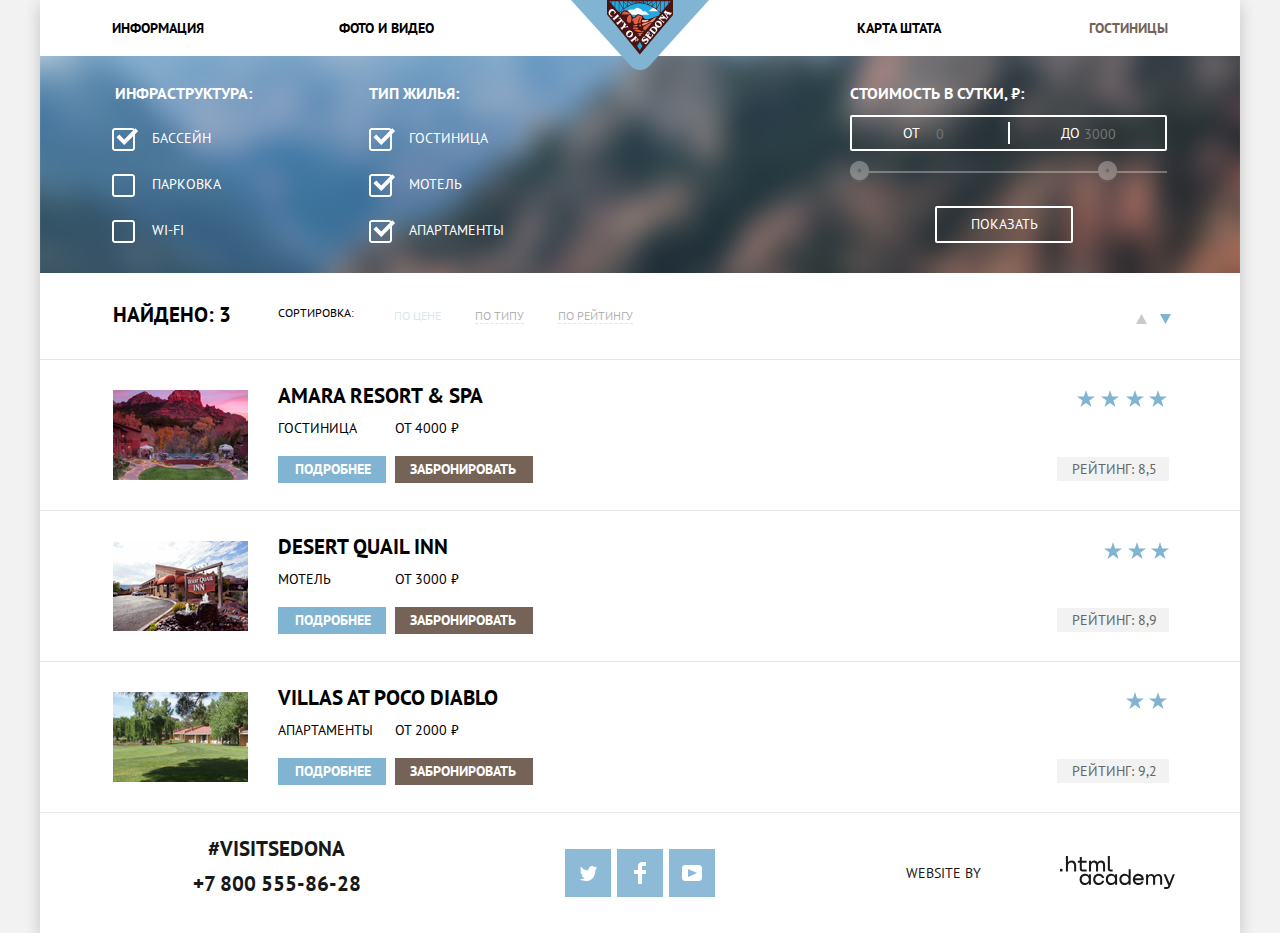
==== commit 2431aaac: "Добавил правки в декоративные элементы всех страниц" ====
--- a/catalog.html
+++ b/catalog.html
@@ -13,135 +13,135 @@
   </head>
   <body class="page-body">
     <div class="wrapper">
-    <header class="main-header">
-      <nav class="main-navigation">
-        <a class="main-header-logo" href="index.html">
-          <img src="img/logo.svg" width="138" height="70" alt="Перейти на главную страницу сайта туристического городка Седона">
-        </a>
-        <div class="main-navigation-wrapper">
-          <ul class="site-navigation">
-            <li class="site-navigation-left"><a class="information" href="#">Информация</a></li>
-            <li class="site-navigation-left"><a href="#">Фото и видео</a></li>
-            <li class="site-navigation-right"><a href="#">Карта штата</a></li>
-            <li class="site-navigation-right site-navigation-current">Гостиницы</li>
-          </ul>
-        </div>
-      </nav>
-    </header>
-    <main class="page-catalog container">
+      <header class="main-header">
+        <nav class="main-navigation">
+          <a class="main-header-logo" href="index.html">
+            <img src="img/logo.svg" width="138" height="70" alt="Перейти на главную страницу сайта туристического городка Седона">
+          </a>
+          <div class="main-navigation-wrapper">
+            <ul class="site-navigation">
+              <li class="site-navigation-left"><a class="information" href="#">Информация</a></li>
+              <li class="site-navigation-left-second"><a href="#">Фото и видео</a></li>
+              <li class="site-navigation-right"><a href="#">Карта штата</a></li>
+              <li class="site-navigation-right site-navigation-current">Гостиницы</li>
+            </ul>
+          </div>
+        </nav>
+      </header>
+      <main class="page-catalog container">
         <h1 class="page-title visually-hidden">Фильтр</h1>
         <section class="filters">
-            <h2 class="visually-hidden">Фильтр</h2>
-            <form method="get" action="https://echo.htmlacademy.ru">
+          <h2 class="visually-hidden">Фильтр</h2>
+          <form method="get" action="https://echo.htmlacademy.ru">
             <div class="filters-columns">
               <fieldset class="filters-columns-infrastructure">
                 <legend>Инфраструктура:</legend>
-                  <ul>
-                    <li class="filter-option filter-checkbox">
-                      <input class="visually-hidden filter-input-checkbox filter-input" type="checkbox" name="pool" id="filter-pool" checked>
-                      <label for="filter-pool">Бассейн</label>
-                    </li>
-                    <li class="filter-option filter-checkbox">
-                      <input class="visually-hidden filter-input-checkbox filter-input" type="checkbox" name="parking" id="filter-parking">
-                      <label for="filter-parking">Парковка</label>
-                    </li>
-                    <li class="filter-option filter-checkbox">
-                      <input class="visually-hidden filter-input-checkbox filter-input" type="checkbox" name="wifi" id="filter-wifi">
-                      <label for="filter-wifi">WI-FI</label>
-                    </li>
-                  </ul>
+                <ul>
+                  <li class="filter-option filter-checkbox">
+                    <input class="visually-hidden filter-input-checkbox filter-input" type="checkbox" name="pool" id="filter-pool" checked>
+                    <label for="filter-pool">Бассейн</label>
+                  </li>
+                  <li class="filter-option filter-checkbox">
+                    <input class="visually-hidden filter-input-checkbox filter-input" type="checkbox" name="parking" id="filter-parking">
+                    <label for="filter-parking">Парковка</label>
+                  </li>
+                  <li class="filter-option filter-checkbox">
+                    <input class="visually-hidden filter-input-checkbox filter-input" type="checkbox" name="wifi" id="filter-wifi">
+                    <label for="filter-wifi">WI-FI</label>
+                  </li>
+                </ul>
               </fieldset>
               <fieldset class="filters-columns-house">
                 <legend>Тип жилья:</legend>
-                  <ul>
-                    <li class="filter-option filter-checkbox">
-                      <input class="visually-hidden filter-input-checkbox filter-input" type="checkbox" name="hotel" id="filter-hotel" checked>
-                      <label for="filter-hotel">Гостиница</label>
-                    </li>
-                    <li class="filter-option filter-checkbox">
-                      <input class="visually-hidden filter-input-checkbox filter-input" type="checkbox" name="motel" id="filter-motel" checked>
-                      <label for="motel">Мотель</label>
-                    </li>
-                    <li class="filter-option filter-checkbox">
-                      <input class="visually-hidden filter-input-checkbox filter-input" type="checkbox" name="apartments" id="filter-apartments" checked>
-                      <label for="filter-apartments">Апартаменты</label>
-                    </li>
-                  </ul>
+                <ul>
+                  <li class="filter-option filter-checkbox">
+                    <input class="visually-hidden filter-input-checkbox filter-input" type="checkbox" name="hotel" id="filter-hotel" checked>
+                    <label for="filter-hotel">Гостиница</label>
+                  </li>
+                  <li class="filter-option filter-checkbox">
+                    <input class="visually-hidden filter-input-checkbox filter-input" type="checkbox" name="motel" id="filter-motel" checked>
+                    <label for="filter-motel">Мотель</label>
+                  </li>
+                  <li class="filter-option filter-checkbox">
+                    <input class="visually-hidden filter-input-checkbox filter-input" type="checkbox" name="apartments" id="filter-apartments" checked>
+                    <label for="filter-apartments">Апартаменты</label>
+                  </li>
+                </ul>
               </fieldset>
               <fieldset class="cost">
                 <legend>Стоимость в сутки, ₽:</legend>
                 <div class="range-filter">
                   <div class="price-controls">
-                    <label for="appointment-min">от</label>
-                    <input id="appointment-min" type="text" name="min" placeholder="0">
-                    <label for="appointment-max">до</label>
-                    <input id="appointment-max" type="text" name="max" placeholder="3000">
+                    <div class="price-min">
+                      <label for="appointment-min">от<input id="appointment-min" type="text" name="min" placeholder="0"></label>
+                    </div>
+                    <div class="price-max">
+                      <label for="appointment-max">до<input id="appointment-max" type="text" name="max" placeholder="3000"></label>
+                    </div>
                   </div>
                   <div class="range-controls">
                     <div class="scale">
                       <div class="bar"></div>
-                      <div class="toggle toggle-min" tabindex="0"></div>
-                      <div class="toggle toggle-max" tabindex="0"></div>
+                      <div class="toggle toggle-min" tabindex="0"><button class="visually-hidden" type="button">Меньше</button></div>
+                      <div class="toggle toggle-max" tabindex="3000"><button class="visually-hidden" type="button">Больше</button></div>
                     </div>
                   </div>
-                <button type="button">Меньше</button>
-                <button type="button">Больше</button>
-                <p><button type="submit" class="filter-button">Показать</button></p>
-              </div>
+                  <p><button type="submit" class="filter-button">Показать</button></p>
+                </div>
               </fieldset>
-              </div>
-            </form>
-          </section>
-          <section class="catalog-sort">
-            <h3>Найдено: 3</h3>
-            <p>Сортировка:</p>
-            <ul class="catalog-sort-list">
-              <li class="catalog-sort-item">
-                <a href="#">По цене</a> 
-              </li>
-              <li class="catalog-sort-item">
-                <a href="#">По типу</a>
-              </li>
-              <li class="catalog-sort-item">
-                <a href="#">По рейтингу</a>
-              </li>
-            </ul>
-            <ul class="catalog-sort-up">
-              <li>
-                <a href="#">По возрастанию</a>
-              </li>
-              <li>
-                <a href="#">По убыванию</a>
-              </li>
-            </ul>
-          </section>
-          <section class="catalog">
-            <h2 class="visually-hidden">Результаты выбора</h2>  
-            <ul class="catalog-list">
-              <li class="catalog-item">
-                <div class="catalog-item-image">
-                  <a href="hotel.html">
-                    <img src="img/content/hotel-1.jpg" width="135" height="90" alt="Amara Resort & Spa">
-                </a>
-                </div>
-                <div class="catalog-item-text ">
-                    <a href="hotel.html">
-                      <h3>Amara Resort & Spa</h3>
-                    </a>
+            </div>
+          </form>
+        </section>
+        <section class="catalog-sort">
+          <h3>Найдено: 3</h3>
+          <p>Сортировка:</p>
+          <ul class="catalog-sort-list">
+            <li class="select-sort-item">
+              <a href="#">По цене</a> 
+            </li>
+            <li class="catalog-sort-item">
+              <a href="#">По типу</a>
+            </li>
+            <li class="catalog-sort-item">
+              <a href="#">По рейтингу</a>
+            </li>
+          </ul>
+          <ul class="catalog-sort-updown">
+            <li class="catalog-sort-up">
+              <a href="#"></a>
+            </li>
+            <li class="catalog-sort-down">
+              <a href="#"></a>
+            </li>
+          </ul>
+        </section>
+        <section class="catalog">
+          <h2 class="visually-hidden">Результаты выбора</h2>  
+          <ul class="catalog-list">
+            <li class="catalog-item">
+              <div class="catalog-item-image">
+                <a href="hotel.html">
+                  <img src="img/content/hotel-1.jpg" width="135" height="90" alt="Amara Resort & Spa">
+                </a>
+              </div>
+              <div class="catalog-item-text ">
+                <a href="hotel.html">
+                  <h3>Amara Resort & Spa</h3>
+                </a>
                 <p>Гостиница</p> <span>от 4000 ₽</span>
                 <div class="catalog-item-button">
                   <a class="button-detail" href="#">Подробнее</a>
                   <a class="button-reserv" href="#">Забронировать</a>
                 </div>
-                </div>
-                <div class="catalog-item-star fourstar">
+              </div>
+              <div class="catalog-item-star fourstar">
                 <span>Рейтинг: 8,5</span>
-                </div>
-              </li>
-              <li class="catalog-item">
-                <div class="catalog-item-image">
-                <a href="hotel.html">
-                    <img src="img/content/hotel-2.jpg" width="135" height="90" alt="Desert Quail Inn">
+              </div>
+            </li>
+            <li class="catalog-item">
+              <div class="catalog-item-image">
+                <a href="hotel.html">
+                  <img src="img/content/hotel-2.jpg" width="135" height="90" alt="Desert Quail Inn">
                 </a>
               </div>
               <div class="catalog-item-text">
@@ -152,16 +152,16 @@
                 <div class="catalog-item-button">
                   <a class="button-detail" href="#">Подробнее</a>
                   <a class="button-reserv" href="#">Забронировать</a>
-              </div>
-            </div>
+                </div>
+              </div>
               <div class="catalog-item-star threestar">
                 <span>Рейтинг: 8,9</span>
               </div>
-              </li>
-              <li class="catalog-item">
-                <div class="catalog-item-image">
-                <a href="hotel.html">
-                    <img src="img/content/hotel-3.jpg" width="135" height="90" alt="Villas at Poco Diablo">
+            </li>
+            <li class="catalog-item">
+              <div class="catalog-item-image">
+                <a href="hotel.html">
+                  <img src="img/content/hotel-3.jpg" width="135" height="90" alt="Villas at Poco Diablo">
                 </a>
               </div>
               <div class="catalog-item-text">
@@ -172,43 +172,45 @@
                 <div class="catalog-item-button">
                   <a class="button-detail" href="#">Подробнее</a>
                   <a class="button-reserv" href="#">Забронировать</a>
-              </div>
-            </div>
+                </div>
+              </div>
               <div class="catalog-item-star twostar">
                 <span>Рейтинг: 9,2</span>
               </div>
-              </li> 
-            </ul>
-          </section>
-    </main>
-    <footer class="main-footer">
-      <section class="footer-contacts">
-        <h2>#visitSEDONA</h2>
-        <a class="footer-phone" href="tel:+78005558628">+7 800 555-86-28</a>
-      </section>
-      <section class="footer-social">
-        <h2 class="visually-hidden">Социальные сети</h2>
-        <ul class="footer-social-icon">
-          <li>
-            <a class="social-button twitter" href="#"></a>
-          </li>
-          <li>
-            <a class="social-button fb" href="#"></a>
-          </li>
-          <li>
-            <a class="social-button youtube" href="#"></a>
-          </li>
-        </ul>
-      </section>
-      <section class="footer-copyright">
-        <p>
-        Website by
-        <a href="https://htmlacademy.ru/intensive/htmlcss">
-          <img src="img/logo_htmlacademy.svg" width="115" height="33" alt="Перейти страницу разработчика сайта">
-        </a>
-      </p>
-      </section>
+            </li> 
+          </ul>
+        </section>
+      </main>
+      <footer class="main-footer-catalog">
+        <section class="footer-contacts">
+          <h2>#visitSEDONA</h2>
+          <a class="footer-phone" href="tel:+78005558628">+7 800 555-86-28</a>
+        </section>
+        <section class="footer-social">
+          <h2 class="visually-hidden">Социальные сети</h2>
+          <ul class="footer-social-icon">
+            <li>
+              <a class="social-button twitter" href="#"></a>
+            </li>
+            <li>
+              <a class="social-button fb" href="#"></a>
+            </li>
+            <li>
+              <a class="social-button youtube" href="#"></a>
+            </li>
+          </ul>
+        </section>
+        <section class="footer-copyright">
+          <div class="websiteby">
+            Website by
+            <div class="academylogo">
+              <a href="https://htmlacademy.ru/intensive/htmlcss">
+                <img src="img/logo_htmlacademy.svg" width="115" height="33" alt="Перейти страницу разработчика сайта">
+              </a> 
+            </div>
+          </div>
+        </section>
+      </footer>
     </div>
-    </footer>
   </body>
 </html>--- a/css/style.css
+++ b/css/style.css
@@ -11,6 +11,8 @@
     --special-darkgray: #F2F2F2;
     --special-extragray: #666666;
     --special-gray: #EBEBEB;
+    --special-linegray: #E5E5E5;
+    --special-signgray: #A9A9A9;
 }
 
 .page {
@@ -51,7 +53,7 @@
 .wrapper {
   width: 1200px;
   margin: 0 auto;
-  background: #FFFFFF;
+  background-color: var(--basic-white);
   box-shadow: 0px 5px 15px rgba(0, 1, 1, 0.2);
 }
 
@@ -64,10 +66,10 @@
 
 .main-header-logo {
   position: absolute;
+  left: 50%;
+  transform: translateX(-50%);
   width: 138px;
   height: 70px;
-  left: 50%;
-  transform: translateX(-50%);
 }
 
 .container {
@@ -77,15 +79,15 @@
 }
 
 .main-navigation-wrapper {
-  width: 1054px;
+  width: 1056px;
   margin: 0 auto;
-  padding: 0 10px;
 }
 
 .site-navigation {
-  display: grid;
-  grid-template-columns: 1fr 1fr 1fr 1fr;
-  justify-self: center;
+  display: flex;
+  flex-wrap: wrap;
+  justify-content: space-between;
+  width: 1056px;
   margin: 0;
   padding: 0;
   padding-top: 15px;
@@ -100,11 +102,22 @@
 }
 
 .site-navigation-left {
-  justify-self: start; 
+  display: flex;
+  justify-content: flex-start; 
+  width: 227px;
+}
+
+.site-navigation-left-second {
+  display: flex;
+  justify-content: flex-start; 
+  width: 227px;
+  margin-right: 147px;
 }
 
 .site-navigation-right {
-  justify-self: end; 
+  display: flex;
+  justify-content: flex-end;
+  width: 227px;
 }
 
 .welcome {
@@ -114,26 +127,28 @@
 
 .welcome img {
   position: relative;
-  width: 457px;
-  height: 351px;
   top: 78px;
   left: 50%;
   transform: translateX(-50%);
+  width: 457px;
+  height: 351px;
 }
 
 .features h2 {
+  width: 470px;
+  margin: 0;
+  padding: 0;
+  padding-top: 42.5px;
+  padding-left: 365px;
+  font-size: 21px;
+  font-weight: 700;
+  text-align: center;
+}
+
+.lid p {
   margin: 0;
   padding: 0;
   padding-top: 45px;
-  font-size: 21px;
-  font-weight: 700;
-  text-align: center;
-}
-
-.lid p {
-  margin: 0;
-  padding: 0;
-  padding-top: 50px;
   padding-bottom: 51px;
   text-align: center;
 }
@@ -167,14 +182,16 @@
   grid-template-columns: repeat(3, 1fr);
 }
 
-.feature-list-text-wrap h3 {
-  margin: 0;
-  padding: 0;
-  padding-top: 50px;
+.feature-list-text-first h3 {
+  width: 122px;
+  margin: 0;
+  padding: 0;
+  padding-top: 47px;
+  padding-left: 139px;
   padding-bottom: 25px;
 }
 
-.feature-list-text-wrap p {
+.feature-list-text-first p {
   margin: 0;
   padding: 0;
   padding: 23px 47px 54px 47px;
@@ -188,7 +205,7 @@
   grid-column: 2 / 4;
 }
 
-.feature-list-image-first img{
+.feature-list-image-first img {
   display: block;
 }
 
@@ -280,7 +297,7 @@
 .nested-souvenirs h3::before {
   content: "";
   position: absolute;
-  top: 60px;
+  top: 55px;
   left: 50%;
   transform: translateX(-50%);
   width: 64px;
@@ -290,6 +307,21 @@
   background-position: 0 0;
 }
 
+.feature-list-text-second h3 {
+  width: 151px;
+  margin: 0;
+  padding: 0;
+  padding-top: 50px;
+  padding-bottom: 25px;
+  padding-left: 125px;
+}
+
+.feature-list-text-second p {
+  margin: 0;
+  padding: 0;
+  padding: 23px 49px 51px 50px;
+}
+
 .feature-item {
   line-height: 21px;
   text-align: center;
@@ -306,22 +338,41 @@
   font-weight: 700;
 }
 
+.square h3 {
+  width: 119px;
+  margin-left: 140px;
+}
+
+.road h3 {
+  width: 92px;
+  margin-left: 151px;
+}
+
+.tourist h3 {
+  width: 98px;
+  margin-left: 151px;
+}
+
 .square p {
   margin: 0;
   padding: 0;
-  padding: 23px 96px 54px 96px;
+  padding: 27px 96px 54px 96px;
 }
 
 .road p {
   margin: 0;
   padding: 0;
-  padding: 23px 60px 54px 78px;
+  padding: 27px 60px 54px 71px;
 }
 
 .tourist p {
   margin: 0;
   padding: 0;
-  padding: 23px 75px 54px 78px;
+  padding: 27px 75px 54px 78px;
+}
+
+.search {
+  position: relative;
 }
 
 .search-hotel {
@@ -333,7 +384,7 @@
   margin: 0;
   padding: 0;
   padding-top: 58px;
-  padding-bottom: 25px;
+  padding-bottom: 35px;
   font-size: 30px;
   line-height: 24px;
   font-weight: 700;
@@ -341,11 +392,11 @@
 }
 
 .search-hotel p {
-  margin: 0;
-  padding: 0;
+  width: 435px;
+  margin: 0;
+  padding: 0;
+  padding-bottom: 46px;
   padding-left: 383px;
-  padding-bottom: 50px;
-  width: 435px;
 }
 
 .search-hotel img {
@@ -377,130 +428,13 @@
   background-color: var(--special-extrabrown);
 }
 
-.main-footer {
-  display: grid;
-  grid-template-columns: 1fr 1fr 1fr;
-}
-
-.footer-contacts {
-  justify-self: center;
-  font-size: 21px;
-  font-weight: 700;
-}
-
-.footer-contacts a {
-  display:inline-block;
-  padding-bottom: 36px;
-  width: 200px;
-  text-decoration: none;
-  color: var(--basic-black);
-}
-
-.footer-contacts h2 {
-  margin: 0;
-  padding: 0;
-  width: 166px;
-  padding-top: 23px;
-  padding-bottom: 9px;
-  font-size: 21px;
-  font-weight: 700;
-  text-align: center;
-}
-
-.footer-social {
-  width: 150px;
-  justify-self: center;
-  text-align: center;
-}
-
-.footer-social ul {
-  margin: 0;
-  padding: 0;
-  list-style: none;
-}
-
-.footer-social a {
-  display: inline-block;
-  position: relative;
-  text-decoration: none;
-}
-
-.footer-social-icon {
-  display: flex;
-  flex-direction: row;
-  justify-content: space-between;
-}
-
-.social-button {
-  padding: 15px 16px 15px 16px;
-  background-color: var(--basic-blue);
-}
-
-.social-button:hover {
-  background-color: var(--special-darkblue);
-}
-
-.social-button:focus {
-  background-color: var(--special-extrablue);
-}
-
-.twitter {
-  position: absolute;
-  top: 36px;
-  width: 17px;
-  height: 17px;
-  background-image: url("../img/social/twitter.svg");
-  background-repeat: no-repeat;
-  background-position: 50% 50%;
-}
-
-.fb {
-  position: absolute;
-  top: 36px;
-  width: 12px;
-  height: 22px;
-  background-image: url("../img/social/fb.svg");
-  background-repeat: no-repeat;
-  background-position: 50% 50%;
-  background-color: var(--basic-blue);
-}
-
-.youtube {
-  position: absolute;
-  top: 36px;
-  width: 20px;
-  height: 16px;
-  background-image: url("../img/social/youtube.svg");
-  background-repeat: no-repeat;
-  background-position: 50% 50%;
-  background-color: var(--basic-blue);
-}
-
-.footer-copyright p {
-  margin: 0;
-  padding: 0;
-  margin-top: 47px;
-  margin-right: 140px;
-  justify-self: center;
-  text-align: center;
-}
-
-.footer-copyright a:hover {
-  color: var(--basic-blue);
-}
-
-.footer-copyright a:focus {
-  filter: drop-shadow(0px 4px 4px rgba(0, 0, 0, 0.25));
-}
-
 .modal {
   position: absolute;
-  top: 2148px;
-  left: 50%;
-  transform: translateX(-50%);
+  top: 294px;
+  left: 315px;
   width: 458px;
+  margin: auto;
   padding: 55px 55px 55px 55px;
-  margin: auto;
   color: var(--basic-black);
   background-color: var(--basic-white);
   background-position: 0 0;
@@ -520,23 +454,34 @@
 }
 
 .search-form fieldset {
-  padding: 0;
-  margin: 0;
+  margin: 0;
+  padding: 0;
   border: none;
 }
 
-.form-date {
+.form-date-in,
+.form-date-out {
+  position: relative;
   width: 458px;
 }
 
-.form-date label {
+.form-date-in label,
+.form-date-out label {
   display: inline-block;
+  width: 108px;
   padding-bottom: 41px;
-  width: 108px;
-}
-
-.form-date input[type="text"] {
-  box-sizing: border-box;
+}
+
+.form-date-in label {
+  padding-bottom: 35px;
+}
+
+.form-date-out label {
+  padding-bottom: 35px;
+}
+
+.form-date-in input[type="text"],
+.form-date-out input[type="text"] {
   width: 346px;
   padding: 6px 200px 6px 13px;
   font: inherit;
@@ -544,31 +489,31 @@
   text-transform: uppercase;
   background-color: var(--special-darkgray);
   border: none;
-}
-
-.form-date input[type="text"]:hover {
-  background-color: var(--special-gray);
-}
-
-.form-date input[type="text"]:focus {
-  background-color: var(--basic-white);
-  border: 2px solid #E5E5E5;
   box-sizing: border-box;
 }
 
-.calendar-icon {
+.calendar-icon-in {
+  position: absolute;
+  top: 7px;
+  left: 429px;
+  width: 21px;
+  height: 23px;
   background-image: url("../img/calendar.svg");
-  background-position: 316px 50%;
-  background-size: 21px 23px;
-  background-repeat: no-repeat;
-}
-
-.calendar-icon:hover {
-  color: var(--basic-black);
-}
-
-.calendar-icon:focus {
-  color: var(--basic-blue);
+  background-repeat: no-repeat;
+  border: none; 
+  cursor: pointer;
+}
+
+.calendar-icon-out {
+  position: absolute;
+  top: 7px;
+  left: 429px;
+  width: 21px;
+  height: 23px;
+  background-image: url("../img/calendar.svg");
+  background-repeat: no-repeat;
+  border: none; 
+  cursor: pointer;
 }
 
 .number-person {
@@ -578,25 +523,136 @@
   width: 458px;
 }
 
-.number-person input[type="number"] {
-  box-sizing: border-box;
+.number-person p {
+  margin: 0;
+  padding: 0;
+  padding-bottom: 60px;
+}
+
+.number-adult {
+  position: relative;
+}
+
+.number-adult label {
+  display: inline-block;
+  padding-top: 5px;
+  padding-right: 39px;
+}
+
+.number-adult input[type="text"] {
+  position: absolute;
+  left: 150px;
   width: 36px;
-  padding: 6px 39px 6px 39px;
+  height: 38px;
   font: inherit;
+  text-align: center;
+  vertical-align: middle;
   color: var(--basic-black);
   text-transform: uppercase;
   background-color: var(--special-darkgray);
   border: none;
-}
-
-.number-person p {
-  margin: 0;
-  padding: 0;
-  padding-bottom: 60px;
-}
-
-.appointment-young {
+  box-sizing: border-box;
+}
+
+.number-adult .button-min {
+  position: absolute;
+  display: inline-block;
+  left: 112px;
+  margin: 0;
+  padding: 0;
+  padding: 19px 19px 19px 19px;
+  background-color: var(--special-darkgray);
+  border: none; 
+  cursor: pointer;
+}
+
+.number-adult .button-max {
+  position: absolute;
+  display: inline-block;
+  left: 186px;
+  margin: 0;
+  padding: 0;
+  padding: 19px 19px 19px 19px;
+  background-color: var(--special-darkgray);
+  border: none; 
+  cursor: pointer;
+}
+
+.number-young {
+  position: relative;
   justify-content: flex-end;
+}
+
+.number-young label {
+  display: inline-block;
+  padding-top: 5px;
+  padding-right: 140px;
+}
+
+.number-young input[type="text"] {
+  position: absolute;
+  right: 39px;
+  width: 36px;
+  height: 38px;
+  font: inherit;
+  text-align: center;
+  vertical-align: middle;
+  color: var(--basic-black);
+  text-transform: uppercase;
+  background-color: var(--special-darkgray);
+  border: none;
+  box-sizing: border-box;
+}
+
+.number-young .button-min {
+  position: absolute;
+  display: inline-block;
+  right: 75px;
+  margin: 0;
+  padding: 0;
+  padding: 19px 19px 19px 19px;
+  background-color: var(--special-darkgray);
+  border: none; 
+  cursor: pointer;
+}
+
+.number-young .button-max {
+  position: absolute;
+  display: inline-block;
+  right: 1px;
+  margin: 0;
+  padding: 0;
+  padding: 19px 19px 19px 19px;
+  background-color: var(--special-darkgray);
+  border: none; 
+  cursor: pointer;
+}
+
+.button-min::before {
+  content: "";
+  position: absolute;
+  left: 15px;
+  width: 12px;
+  height: 3px;
+  background-color: var(--special-signgray);
+}
+
+.button-max::before,
+.button-max::after {
+  content: "";
+  position: absolute;
+  right: 12px;
+  width: 12px;
+  height: 3px;
+  background-color: var(--special-signgray);
+}
+
+.button-max::before {
+  transform: rotate(180deg);
+}
+
+.button-max::after {
+  transform: rotate(90deg);
 }
 
 .button-search {
@@ -623,6 +679,118 @@
 
 .button-search:focus {
   background-color: var(--special-extrablue);
+}
+
+.main-footer-index {
+  display: grid;
+  grid-template-columns: 1fr 1fr 1fr;
+  margin-top: -120px;
+  background-color: var(--basic-white);
+  opacity: 0.9;
+}
+
+.main-footer-catalog {
+  display: grid;
+  grid-template-columns: 1fr 1fr 1fr;
+  background-color: var(--basic-white);
+  opacity: 0.9;
+  border-top: 1px solid var(--special-linegray);
+}
+
+.footer-contacts {
+  font-size: 21px;
+  font-weight: 700;
+}
+
+.footer-contacts a {
+  display:inline-block;
+  width: 200px;
+  padding-bottom: 36px;
+  padding-left: 153px;
+  text-decoration: none;
+  color: var(--basic-black);
+}
+
+.footer-contacts h2 {
+  width: 166px;
+  margin: 0;
+  padding: 0;
+  padding-top: 23px;
+  padding-bottom: 9px;
+  padding-left: 153px;
+  font-size: 21px;
+  font-weight: 700;
+  text-align: center;
+}
+
+.footer-social {
+  width: 150px;
+  justify-self: center;
+  text-align: center;
+}
+
+.footer-social ul {
+  margin: 0;
+  padding: 0;
+  list-style: none;
+}
+
+.footer-social a {
+  position: relative;
+  display: inline-block;
+  text-decoration: none;
+}
+
+.footer-social-icon {
+  display: flex;
+  flex-direction: row;
+  justify-content: space-between;
+}
+
+.twitter {
+  position: absolute;
+  top: 36px;
+  width: 46px;
+  height: 48px;
+  background-image: url("../img/social/twitter.svg");
+  background-repeat: no-repeat;
+  background-position: 50% 50%;
+}
+
+.fb {
+  position: absolute;
+  top: 36px;
+  width: 46px;
+  height: 48px;
+  background-image: url("../img/social/fb.svg");
+  background-repeat: no-repeat;
+  background-position: 50% 50%;
+}
+
+.youtube {
+  position: absolute;
+  top: 36px;
+  width: 46px;
+  height: 48px;
+  background-image: url("../img/social/youtube.svg");
+  background-repeat: no-repeat;
+  background-position: 50% 50%;
+}
+
+.websiteby {
+  position: relative;
+  justify-self: center;
+  margin: 0;
+  padding: 0;
+  margin-top: 47px;
+  margin-right: 193px;
+  text-align: center;
+}
+
+.academylogo {
+  position: absolute;
+  top: -4px;
+  left: 154px;
 }
 
 .information:hover {
@@ -689,8 +857,8 @@
 }
 
 .filters-columns-infrastructure legend {
+  margin-bottom: 24px;
   margin-left: 73px;
-  margin-bottom: 24px;
 }
 
 .filters-columns-infrastructure label {
@@ -698,8 +866,8 @@
 }
 
 .filters-columns-house legend {
+  margin-bottom: 24px;
   margin-left: 67px;
-  margin-bottom: 24px;
 }
 
 .filters-columns-house label {
@@ -735,8 +903,8 @@
 .filter-input-checkbox + label::before {
   content: "";
   position: absolute;
+  top: 0;
   left: -40px;
-  top: 0;
   width: 23px;
   height: 23px;
   background-image: url("../img/square.svg");
@@ -757,73 +925,109 @@
 }
 
 .price-controls {
+  position: relative;
   display: flex;
-  justify-content: space-between;
-}
-
-.price-controls input {
-  width: 158px;
-  padding: 7px 48px 8px 52px;
-  margin-left: 10px;
-  text-align: center;
-  color: var(--basic-white);
-  border: 2px solid #FFFFFF;
+  align-items: center;
+  margin-right: 73px;
+  width: 317px;
+  height: 36px;
+  text-align: center;
+  color: var(--basic-white);
+  border: 2px solid var(--basic-white);
   box-sizing: border-box;
   border-radius: 2px;
   background: transparent;
 }
 
+.price-min label,
+.price-max label {
+  display: inline-block;
+  width: 159px;
+  font: inherit;
+  text-align: center;
+  vertical-align: middle;
+  cursor: pointer;
+}
+
+.price-min input,
+.price-max input {
+  margin: 0;
+  padding: 0;
+  width: 41px;
+  font: inherit;
+  text-align: center;
+  vertical-align: middle;
+  color: var(--basic-white);
+  text-transform: uppercase;
+  background: transparent;
+  box-sizing: border-box;
+  border: none;
+  cursor: pointer;
+}
+
+.price-controls::after {
+  content: "";
+  position: absolute;
+  left: 50%;
+  transform: translateX(-50%);
+  width: 2px;
+  height: 22px;
+  background-color: var(--basic-white);
+}
+
 .range-controls {
   position: relative;
+  margin-right: 73px;
   padding-top: 20px;
-  margin-right: 73px;
+  padding-bottom: 33px;
 }
 
 .range-controls .scale {
   height: 2px;
-  background: var(--basic-white);
+  background-color: var(--basic-white);
   opacity: 0.3;
 }
 
 .range-controls .bar {
-  width: 70%;
+  width: 78%;
   height: 2px;
-  background: var(--basic-white);
+  background-color: var(--basic-white);
 }
 
 .range-controls .toggle {
   position: absolute;
-  top: 31px;
-  left: 0;
+  top: 10px;
   width: 19px;
   height: 21px;
   padding: 0;
-  border: 8px solid #ffffff;
-  background-color: #ababab;
-  border-radius: 50%;
-  box-shadow: 0 2px 1px 0 #cfcfcf;
+  background-image: url("../img/filter-button.png");
+  background-repeat: no-repeat;
+  border: none; 
   cursor: pointer;
 }
 
 .range-controls .toggle-min {
-  left: 1px;
+  left: 0;
 }
 
 .range-controls .toggle-max {
-  left: 238px;
-}
-
-.cost input {
-  font-size: 14px;
-  line-height: 21px;
+  left: 248px;
+}
+
+.range-filter p {
+  margin: 0;
+  padding: 0;
+  padding-left: 85px;
 }
 
 .filter-button {
+  padding: 3px 33px 4px 34px;
   font: inherit;
   text-align: center;
-  color: var(--basic-white);
   vertical-align: middle;
   text-transform: uppercase;
+  color: var(--basic-white);
+  border: 2px solid var(--basic-white);
   background-color: transparent;
   box-sizing: border-box;
   border-radius: 2px;
@@ -846,6 +1050,7 @@
   margin-top: 29px;
   margin-bottom: 31px;
   margin-left: 73px;
+  width: 119px;
   font-size: 21px;
   font-weight: 700;
 }
@@ -853,10 +1058,7 @@
 .catalog-sort p {
   margin: 0;
   padding: 0;
-  padding-top: 31px;
-  padding-bottom: 37px;
-  padding-left: 46px;
-  padding-right: 40px;
+  padding: 31px 40px 37px 46px;
   font-size: 12px;
   line-height: 18px;
 }
@@ -876,27 +1078,65 @@
   width: 239px;
 }
 
-.catalog-sort-up {
+.catalog-sort-updown {
+  position: relative;
   display: flex;
   flex-direction: row;
-  justify-content: space-between;
-  margin-left: 503px;
-  width: 200px;
+  justify-content: flex-end;
+  width: 505px;
 }
 
 .catalog-sort-list a {
+  text-decoration: none;
   color: var(--basic-black);
   opacity: 0.3;
+  border-bottom: 1px dashed var(--basic-blue);
 }
 
 .catalog-sort-list a:hover {
   color: var(--basic-blue);
+  border-bottom: 1px dashed var(--basic-blue);
 }
 
 .catalog-sort-list a:focus {
   color: var(--basic-black);
+  border-bottom: none;
   opacity: 1;
-  border: 1px dashed var(--basic-blue);
+}
+
+.select-sort-item a {
+  text-decoration: none;
+  color: var(--basic-blue);
+  border-bottom: none;
+}
+
+.catalog-sort-up,
+.catalog-sort-down {
+  position: relative;
+}
+
+.catalog-sort-up a {
+  position: absolute;
+  top: -2px;
+  left: -2px;
+  width: 11px;
+  height: 10px;
+  background-image: url("../img/icon-up-dir.svg");
+  background-repeat: no-repeat;
+  border: none; 
+  cursor: pointer;
+}
+
+.catalog-sort-down a {
+  position: absolute;
+  top: -2px;
+  left: 22px;
+  width: 11px;
+  height: 10px;
+  background-image: url("../img/icon-down-dir.svg");
+  background-repeat: no-repeat;
+  border: none; 
+  cursor: pointer;
 }
 
 .catalog {
@@ -918,6 +1158,10 @@
 .catalog-item {
   display: grid;
   grid-template-columns: 208px 809px 183px ;
+}
+
+.catalog-list li {
+  border-top: 1px solid var(--special-linegray);
 }
 
 .catalog-item-image {
@@ -952,13 +1196,13 @@
 .catalog-item-text h3 {
   margin: 0;
   margin-top: 23px;
-  margin-bottom: 7px;
+  margin-bottom: 6px;
   font-size: 21px;
   font-weight: 700;
 }
 
 .catalog-item-text span {
-  margin-left: 22px;
+  margin-left: 18px;
 }
 
 .catalog-item h3:hover {
@@ -995,7 +1239,8 @@
 .fourstar span::before {
   content: "";
   position: absolute;
-  top: -50px;
+  top: -67px;
+  left: 20px;
   width: 91px;
   height: 17px;
   background-image: url("../img/fourstar.png");
@@ -1006,8 +1251,8 @@
 .threestar span::before {
   content: "";
   position: absolute;
-  top: -50px;
-  left: 37px;
+  top: -66px;
+  left: 47px;
   width: 66px;
   height: 17px;
   background-image: url("../img/threestar.png");
@@ -1018,8 +1263,8 @@
 .twostar span::before {
   content: "";
   position: absolute;
-  top: -50px;
-  left: 37px;
+  top: -67px;
+  left: 69px;
   width: 42px;
   height: 17px;
   background-image: url("../img/twostar.png");
@@ -1035,8 +1280,9 @@
 .button-detail {
   display: inline-block;
   margin: 0;
-  padding: 0;
-  padding: 3px 16px 3px 17px;
+  margin-right: 5px;
+  padding: 0;
+  padding: 3px 15px 3px 17px;
   font-size: 14px;
   line-height: 21px;
   font-weight: 700;
@@ -1063,7 +1309,7 @@
   display: inline-block;
   margin: 0;
   padding: 0;
-  padding: 3px 17px 3px 16px;
+  padding: 3px 17px 3px 15px;
   font-size: 14px;
   line-height: 21px;
   font-weight: 700;
@@ -1086,3 +1332,4 @@
   background-color: var(--special-extrabrown);
 }
 
+
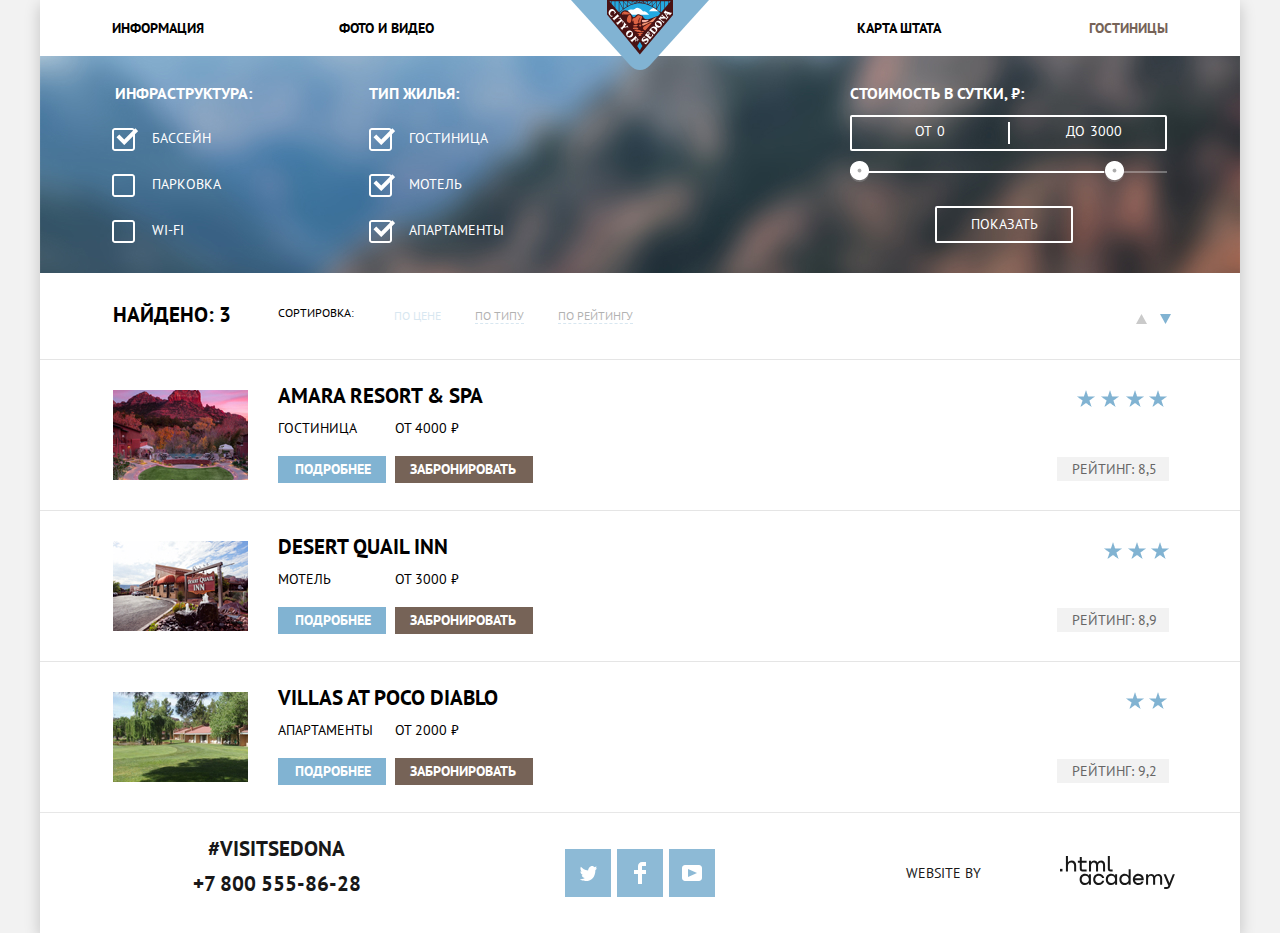
==== commit aeac6218: "Добавил дополнительные правки в декоративные элементы всех страниц" ====
--- a/catalog.html
+++ b/catalog.html
@@ -73,18 +73,18 @@
                 <div class="range-filter">
                   <div class="price-controls">
                     <div class="price-min">
-                      <label for="appointment-min">от<input id="appointment-min" type="text" name="min" placeholder="0"></label>
+                      <label for="appointment-min">от<input id="appointment-min" type="text" name="min" value="0"></label>
                     </div>
                     <div class="price-max">
-                      <label for="appointment-max">до<input id="appointment-max" type="text" name="max" placeholder="3000"></label>
+                      <label for="appointment-max">до<input id="appointment-max" type="text" name="max" value="3000"></label>
                     </div>
                   </div>
                   <div class="range-controls">
                     <div class="scale">
                       <div class="bar"></div>
+                    </div>
                       <div class="toggle toggle-min" tabindex="0"><button class="visually-hidden" type="button">Меньше</button></div>
                       <div class="toggle toggle-max" tabindex="3000"><button class="visually-hidden" type="button">Больше</button></div>
-                    </div>
                   </div>
                   <p><button type="submit" class="filter-button">Показать</button></p>
                 </div>
--- a/css/style.css
+++ b/css/style.css
@@ -941,9 +941,11 @@
 
 .price-min label,
 .price-max label {
+  position: absolute;
   display: inline-block;
   width: 159px;
-  font: inherit;
+  line-height: 21px;
+  text-transform: uppercase;
   text-align: center;
   vertical-align: middle;
   cursor: pointer;
@@ -951,18 +953,31 @@
 
 .price-min input,
 .price-max input {
-  margin: 0;
+  margin-top: -2px;
+  margin-left: 5px;
   padding: 0;
   width: 41px;
   font: inherit;
-  text-align: center;
+  line-height: 21px;
   vertical-align: middle;
-  color: var(--basic-white);
   text-transform: uppercase;
-  background: transparent;
+  color: var(--basic-white);
+  background: none;
   box-sizing: border-box;
   border: none;
   cursor: pointer;
+}
+
+.price-min {
+  position: absolute;
+  top: 4px;
+  left: 15px;
+}
+
+.price-max {
+  position: absolute;
+  top: 4px;
+  left: 167px;
 }
 
 .price-controls::after {
@@ -984,12 +999,12 @@
 
 .range-controls .scale {
   height: 2px;
-  background-color: var(--basic-white);
-  opacity: 0.3;
+  background-color: rgba(255, 255, 255, 0.3);
 }
 
 .range-controls .bar {
-  width: 78%;
+  order: 1;
+  width: 80%;
   height: 2px;
   background-color: var(--basic-white);
 }
@@ -1011,7 +1026,7 @@
 }
 
 .range-controls .toggle-max {
-  left: 248px;
+  left: 255px;
 }
 
 .range-filter p {
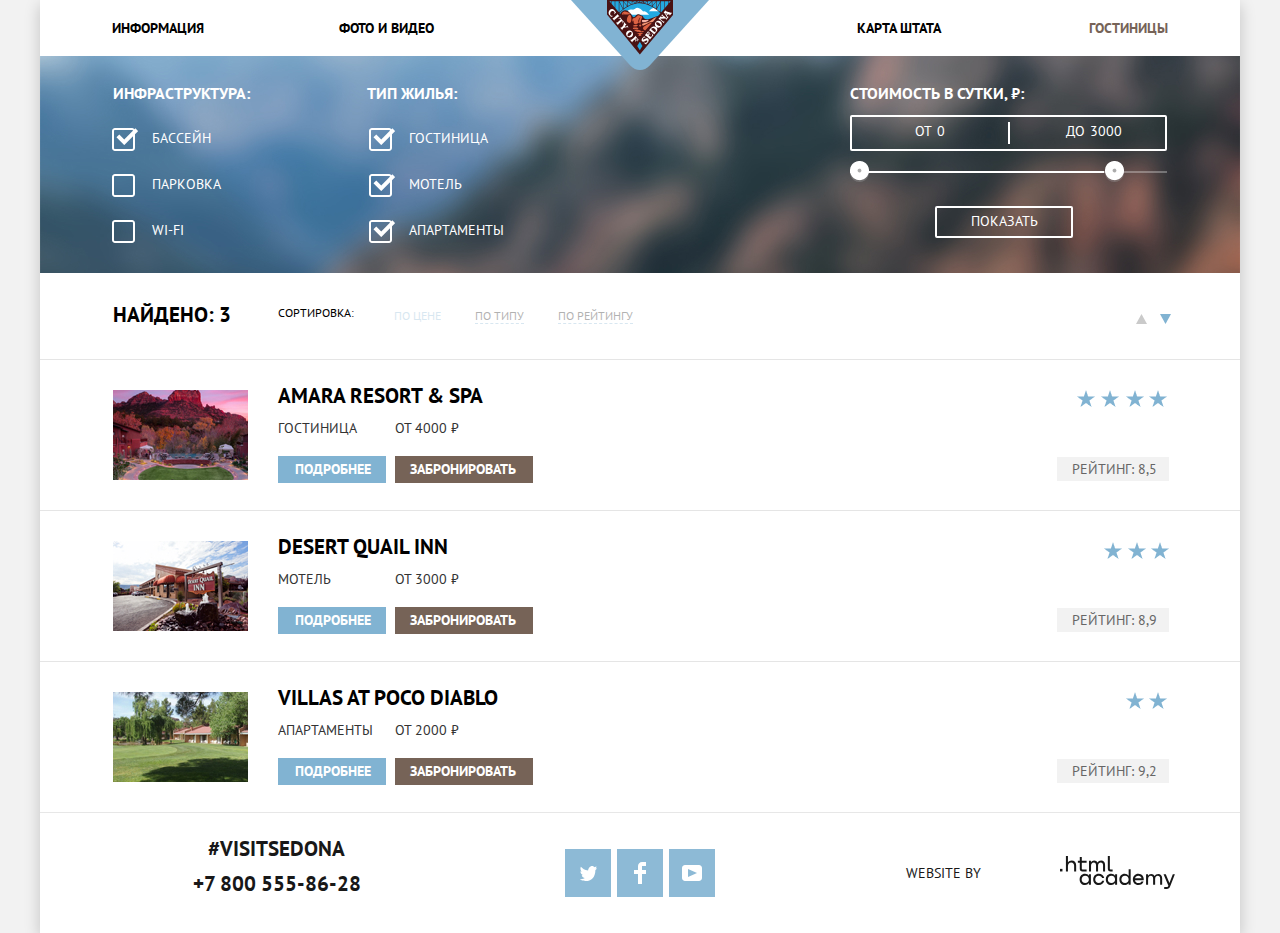
==== commit 06452085: "Окончательная версия перед третьей отправкой" ====
--- a/catalog.html
+++ b/catalog.html
@@ -5,7 +5,7 @@
     <title>HTML Academy: Седона</title>
     <link rel="stylesheet" href="https://fonts.googleapis.com/css2?family=PT+Sans:wght@400;700&display=swap">
     <link href="css/normalize.css" rel="stylesheet">
-    <link href="css/style.css" rel="stylesheet">
+    <link href="css/style.min.css" rel="stylesheet">
     <link rel="icon" href="favicon.ico">
     <link rel="icon" href="img/favicon/icon.svg" type="image/svg+xml">
     <link rel="apple-touch-icon" href="img/favicon/180.png">
--- a/css/style.min.css
+++ b/css/style.min.css
@@ -0,0 +1,1401 @@
+:root {
+  --basic-black: #000000;
+  --basic-white: #FFFFFF;
+  --basic-gray: #EEEEEE;
+  --basic-brown: #766357;
+  --basic-blue: #81B3D2;
+  --special-extrabrown: #503E33;
+  --special-darkbrown: #604E43;
+  --special-extrablue: #5496BD;
+  --special-darkblue: #669EC0;
+  --special-darkgray: #F2F2F2;
+  --special-extragray: #666666;
+  --special-gray: #EBEBEB;
+  --special-linegray: #E5E5E5;
+  --special-signgray: #A9A9A9;
+  --special-black: #333333;
+  --special-shadow: rgba(0, 1, 1, 0.2);
+  --special-modalshadow: rgba(0, 1, 1, 0.15);
+  --special-scaleshadow: rgba(255, 255, 255, 0.3);
+}
+
+.page {
+  height: 100%;
+}
+
+.page-body {
+  display: grid;
+  grid-template-rows: min-content 1fr min-content;
+  align-content: start;
+  min-width: 1200px;
+  min-height: 100%;
+  margin: 0;
+  padding: 0;
+  font-style: normal;
+  font-size: 14px;
+  line-height: 26px;
+  font-family: "PT Sans", "Arial", sans-serif;   
+  font-weight: 400;
+  color: var(--basic-black);
+  text-transform: uppercase;
+  background-color: var(--special-darkgray); 
+}
+
+.visually-hidden {
+  position: absolute;
+  width: 1px;
+  height: 1px;
+  margin: -1px;
+  border: 0;
+  padding: 0;
+  white-space: nowrap;
+  clip-path: inset(100%);
+  clip: rect(0 0 0 0);
+  overflow: hidden;
+}
+
+.wrapper {
+  width: 1200px;
+  margin: 0 auto;
+  background-color: var(--basic-white);
+  box-shadow: 0px 5px 15px var(--special-shadow);
+}
+
+.main-navigation {
+  display: grid;
+  margin: 0 auto;
+  font-weight: 700;
+  background-color: var(--basic-white);
+}
+
+.main-header-logo {
+  position: absolute;
+  left: 50%;
+  transform: translateX(-50%);
+  width: 138px;
+  height: 70px;
+}
+
+.container {
+  width: 1200px;
+  margin: 0 auto;
+  padding: 0;
+}
+
+.main-navigation-wrapper {
+  width: 1056px;
+  margin: 0 auto;
+}
+
+.site-navigation {
+  display: flex;
+  flex-wrap: wrap;
+  justify-content: space-between;
+  width: 1056px;
+  margin: 0;
+  padding: 0;
+  padding-top: 15px;
+  padding-bottom: 15px;
+  list-style: none;
+}
+
+.site-navigation a {
+  display: block;
+  color: var(--basic-black);
+  text-decoration: none;
+}
+
+.site-navigation-left {
+  display: flex;
+  justify-content: flex-start; 
+  width: 227px;
+}
+
+.site-navigation-left-second {
+  display: flex;
+  justify-content: flex-start; 
+  width: 227px;
+  margin-right: 147px;
+}
+
+.site-navigation-right {
+  display: flex;
+  justify-content: flex-end;
+  width: 227px;
+}
+
+.welcome {
+  min-height: 510px;
+  background-image: url("../img/background-index.jpg");
+  background-color: var(--basic-blue);
+}
+
+.welcome img {
+  position: relative;
+  top: 78px;
+  left: 50%;
+  transform: translateX(-50%);
+  width: 457px;
+  height: 351px;
+}
+
+.features h2 {
+  width: 470px;
+  margin: 0;
+  padding: 0;
+  padding-top: 42.5px;
+  padding-left: 365px;
+  font-size: 21px;
+  font-weight: 700;
+  text-align: center;
+}
+
+.lid p {
+  margin: 0;
+  padding: 0;
+  padding-top: 45px;
+  padding-bottom: 51px;
+  text-align: center;
+  color: var(--special-black);
+}
+
+.features-list {
+  display: grid;
+  grid-template-columns: repeat(3, 1fr);
+  margin: 0;
+  padding: 0;
+  list-style: none;
+}
+
+.feature-item-white {
+  grid-column: 1 / -1;
+  line-height: 21px;
+  text-align: center;
+  color: var(--basic-white);
+  background-color: var(--basic-blue);
+  background-position: 0 0;   
+}
+
+.feature-item-white h3 {
+  font-size: 21px;
+  line-height: 21px;
+  font-weight: 700;
+  text-align: center;
+}
+
+.feature-list-text-wrap {
+  display: grid;
+  grid-template-columns: repeat(3, 1fr);
+}
+
+.feature-list-text-first h3 {
+  width: 122px;
+  margin: 0;
+  padding: 0;
+  padding-top: 47px;
+  padding-left: 139px;
+  padding-bottom: 25px;
+}
+
+.feature-list-text-first p {
+  margin: 0;
+  padding: 0;
+  padding: 23px 47px 54px 47px;
+}
+
+.feature-list-text-first {
+  grid-column: 1 / 2;
+}
+
+.feature-list-image-first {
+  grid-column: 2 / 4;
+}
+
+.feature-list-image-first img {
+  display: block;
+}
+
+.feature-list-text-second {
+  grid-column: 3 / 4;
+}
+
+.feature-list-image-second {
+  grid-column: 1 / 3;
+  grid-row: 1;
+}
+
+.feature-list-image-second img {
+  display: block;
+}
+
+.features-list-nested {
+  display: grid;
+  grid-template-columns: 1fr 1fr 1fr;
+  margin: 0;
+  padding: 0;
+  list-style: none;
+  line-height: 21px;
+  text-align: center;
+  color: var(--basic-black);
+  background-color: var(--basic-white);
+}
+
+.features-list-nested h3 {
+  position: relative;
+  margin: 0;
+  padding: 0;
+  padding-top: 160px;
+  font-size: 21px;
+  line-height: 21px;
+  font-weight: 700;
+}
+
+.features-list-nested p {
+  margin: 0;
+  padding: 0;
+  padding-bottom: 82px;
+}
+
+.nested-house p {
+  margin: 0;
+  padding: 0;
+  padding: 25px 73px 82px 73px;
+  color: var(--special-black);
+}
+
+.nested-house h3::before {
+  content: "";
+  position: absolute;
+  top: 60px;
+  left: 50%;
+  transform: translateX(-50%);
+  width: 75px;
+  height: 72px;
+  background-image: url("../img/icon-1.svg");
+  background-repeat: no-repeat;
+  background-position: 0 0;
+}
+
+.nested-food p {
+  margin: 0;
+  padding: 0;
+  padding: 25px 52px 82px 52px;
+  color: var(--special-black);
+}
+
+.nested-food h3::before {
+  content: "";
+  position: absolute;
+  top: 60px;
+  left: 50%;
+  transform: translateX(-50%);
+  width: 75px;
+  height: 70px;
+  background-image: url("../img/icon-2.svg");
+  background-repeat: no-repeat;
+  background-position: 0 0;
+}
+
+.nested-souvenirs p {
+  margin: 0;
+  padding: 0;
+  padding: 25px 64px 82px 65px;
+  color: var(--special-black);
+}
+
+.nested-souvenirs h3::before {
+  content: "";
+  position: absolute;
+  top: 55px;
+  left: 50%;
+  transform: translateX(-50%);
+  width: 64px;
+  height: 77px;
+  background-image: url("../img/icon-3.svg");
+  background-repeat: no-repeat;
+  background-position: 0 0;
+}
+
+.feature-list-text-second h3 {
+  width: 151px;
+  margin: 0;
+  padding: 0;
+  padding-top: 50px;
+  padding-bottom: 25px;
+  padding-left: 125px;
+}
+
+.feature-list-text-second p {
+  margin: 0;
+  padding: 0;
+  padding: 23px 49px 51px 50px;
+}
+
+.feature-item {
+  line-height: 21px;
+  text-align: center;
+  background-color: var(--basic-gray); 
+}
+
+.feature-item h3 {
+  margin: 0;
+  padding: 0;
+  padding-top: 47px;
+  padding-bottom: 25px;
+  font-size: 21px;
+  line-height: 21px;
+  font-weight: 700;
+}
+
+.square h3 {
+  width: 119px;
+  margin-left: 140px;
+}
+
+.road h3 {
+  width: 92px;
+  margin-left: 151px;
+}
+
+.tourist h3 {
+  width: 98px;
+  margin-left: 151px;
+}
+
+.square p {
+  margin: 0;
+  padding: 0;
+  padding: 23px 96px 54px 96px;
+  color: var(--special-black);
+}
+
+.road p {
+  margin: 0;
+  padding: 0;
+  padding: 23px 60px 54px 63px;
+  color: var(--special-black);
+}
+
+.tourist p {
+  margin: 0;
+  padding: 0;
+  padding: 23px 75px 54px 76px;
+  color: var(--special-black);
+}
+
+.square span {
+  color: var(--special-black);
+}
+
+.road span {
+  color: var(--special-black);
+}
+
+.tourist span {
+  color: var(--special-black);
+}
+
+.search {
+  position: relative;
+}
+
+.search-hotel {
+  line-height: 24px;
+  text-align: center;  
+}
+
+.search-hotel h2 {
+  margin: 0;
+  padding: 0;
+  margin-top: 58px;
+  padding-bottom: 30px;
+  padding-right: 10px;
+  font-size: 30px;
+  line-height: 24px;
+  font-weight: 700;
+}
+
+.search-hotel p {
+  width: 435px;
+  margin: 0 auto;
+  margin-bottom: 45px;
+  padding: 0;
+  color: var(--basic-black);
+}
+
+.search-hotel img {
+  display: block;
+}
+
+.btn-open-form {
+  display: inline-block;
+  margin: 0;
+  padding: 0;
+  padding: 30px 140px 30px 140px;
+  font: inherit;
+  font-size: 21px;
+  line-height: 26px;
+  font-weight: 700;
+  text-align: center;
+  vertical-align: middle;
+  text-transform: uppercase;
+  text-decoration: none;
+  color: var(--basic-white);
+  background-color: var(--basic-brown);
+  border: none; 
+}
+
+.btn-open-form:hover {
+  background-color: var(--special-darkbrown);
+}
+
+.btn-open-form:focus {
+  background-color: var(--special-extrabrown);
+}
+
+.modal {
+  position: absolute;
+  top: 232px;
+  left: 315px;
+  width: 458px;
+  margin: auto;
+  padding: 55px 55px 55px 55px;
+  color: var(--basic-black);
+  background-color: var(--basic-white);
+  background-position: 0 0;
+  box-shadow: 0px 7px 15px var(--special-modalshadow);
+}
+
+.modal p {
+  margin: 0;
+  padding: 0;
+  font-weight: 700;
+}
+
+.search-form {
+  display: flex;
+  flex-wrap: wrap;
+  justify-content: space-between;
+}
+
+.search-form fieldset {
+  margin: 0;
+  padding: 0;
+  border: none;
+}
+
+.form-date-in,
+.form-date-out {
+  position: relative;
+  width: 458px;
+}
+
+.form-date-in label,
+.form-date-out label {
+  display: inline-block;
+  vertical-align: baseline;
+  width: 108px;
+}
+
+.form-date-in label {
+  padding-bottom: 35px;
+}
+
+.form-date-out label {
+  padding-bottom: 35px;
+}
+
+.form-date-in input[type="text"],
+.form-date-out input[type="text"] {
+  width: 346px;
+  padding: 6px 200px 6px 13px;
+  font-size: 14px;
+  line-height: 26px;
+  font-weight: 700;
+  color: var(--basic-black);
+  text-transform: uppercase;
+  background-color: var(--special-darkgray);
+  border: none;
+  box-sizing: border-box;
+}
+
+.calendar-icon-in {
+  position: absolute;
+  top: 7px;
+  left: 429px;
+  width: 21px;
+  height: 23px;
+  background-image: url("../img/calendar.svg");
+  background-repeat: no-repeat;
+  border: none; 
+  cursor: pointer;
+}
+
+.calendar-icon-out {
+  position: absolute;
+  top: 7px;
+  left: 429px;
+  width: 21px;
+  height: 23px;
+  background-image: url("../img/calendar.svg");
+  background-repeat: no-repeat;
+  border: none; 
+  cursor: pointer;
+}
+
+.number-person {
+  display: flex;
+  flex-wrap: wrap;
+  justify-content: space-between;
+  width: 458px;
+}
+
+.number-person p {
+  margin: 0;
+  padding: 0;
+  padding-bottom: 60px;
+}
+
+.number-adult {
+  position: relative;
+}
+
+.number-adult label {
+  display: inline-block;
+  vertical-align: baseline;
+  padding-top: 7px;
+  padding-right: 39px;
+}
+
+.number-adult input[type="text"] {
+  position: absolute;
+  top: 0;
+  left: 150px;
+  width: 36px;
+  height: 38px;
+  font-size: 14px;
+  line-height: 26px;
+  font-weight: 700;
+  text-align: center;
+  vertical-align: middle;
+  color: var(--basic-black);
+  text-transform: uppercase;
+  background-color: var(--special-darkgray);
+  border: none;
+  box-sizing: border-box;
+}
+
+.number-adult .button-min {
+  position: absolute;
+  display: inline-block;
+  vertical-align: baseline;
+  top: 0;
+  left: 112px;
+  margin: 0;
+  padding: 0;
+  padding: 19px 19px 19px 19px;
+  background-color: var(--special-darkgray);
+  border: none; 
+  cursor: pointer;
+}
+
+.number-adult .button-max {
+  position: absolute;
+  display: inline-block;
+  vertical-align: baseline;
+  top: 0;
+  left: 186px;
+  margin: 0;
+  padding: 0;
+  padding: 19px 19px 19px 19px;
+  background-color: var(--special-darkgray);
+  border: none; 
+  cursor: pointer;
+}
+
+.number-young {
+  position: relative;
+  justify-content: flex-end;
+}
+
+.number-young label {
+  display: inline-block;
+  vertical-align: baseline;
+  padding-top: 7px;
+  padding-right: 140px;
+}
+
+.number-young input[type="text"] {
+  position: absolute;
+  top: 0;
+  right: 39px;
+  width: 36px;
+  height: 38px;
+  font: inherit;
+  text-align: center;
+  vertical-align: middle;
+  color: var(--basic-black);
+  text-transform: uppercase;
+  background-color: var(--special-darkgray);
+  border: none;
+  box-sizing: border-box;
+}
+
+.number-young .button-min {
+  position: absolute;
+  display: inline-block;
+  vertical-align: baseline;
+  top: 0;
+  right: 75px;
+  margin: 0;
+  padding: 0;
+  padding: 19px 19px 19px 19px;
+  background-color: var(--special-darkgray);
+  border: none; 
+  cursor: pointer;
+}
+
+.number-young .button-max {
+  position: absolute;
+  display: inline-block;
+  vertical-align: baseline;
+  top: 0;
+  right: 1px;
+  margin: 0;
+  padding: 0;
+  padding: 19px 19px 19px 19px;
+  background-color: var(--special-darkgray);
+  border: none; 
+  cursor: pointer;
+}
+
+.button-min::before {
+  content: "";
+  position: absolute;
+  left: 15px;
+  width: 12px;
+  height: 3px;
+  background-color: var(--special-signgray);
+}
+
+.button-max::before,
+.button-max::after {
+  content: "";
+  position: absolute;
+  right: 12px;
+  width: 12px;
+  height: 3px;
+  background-color: var(--special-signgray);
+}
+
+.button-max::before {
+  transform: rotate(180deg);
+}
+
+.button-max::after {
+  transform: rotate(90deg);
+}
+
+.button-search {
+  display: inline-block;
+  margin: 0;
+  padding: 0;
+  padding: 16px 196px 16px 196px;
+  font: inherit;
+  font-size: 21px;
+  font-weight: 700;
+  text-align: center;
+  vertical-align: middle;
+  text-transform: uppercase;
+  text-decoration: none;
+  color: var(--basic-white);
+  background-color: var(--basic-blue);
+  border: none; 
+  cursor: pointer;
+}
+
+.button-search:hover {
+  background-color: var(--special-darkblue);
+}
+
+.button-search:focus {
+  background-color: var(--special-extrablue);
+}
+
+.main-footer-index {
+  display: grid;
+  grid-template-columns: 1fr 1fr 1fr;
+  margin-top: -120px;
+  background-color: var(--basic-white);
+  opacity: 0.9;
+}
+
+.main-footer-catalog {
+  display: grid;
+  grid-template-columns: 1fr 1fr 1fr;
+  background-color: var(--basic-white);
+  opacity: 0.9;
+  border-top: 1px solid var(--special-linegray);
+}
+
+.footer-contacts {
+  font-size: 21px;
+  font-weight: 700;
+}
+
+.footer-contacts a {
+  display:inline-block;
+  vertical-align: baseline;
+  width: 200px;
+  padding-bottom: 36px;
+  padding-left: 153px;
+  text-decoration: none;
+  color: var(--basic-black);
+}
+
+.footer-contacts h2 {
+  width: 166px;
+  margin: 0;
+  padding: 0;
+  padding-top: 23px;
+  padding-bottom: 9px;
+  padding-left: 153px;
+  font-size: 21px;
+  font-weight: 700;
+  text-align: center;
+}
+
+.footer-social {
+  width: 150px;
+  justify-self: center;
+  text-align: center;
+}
+
+.footer-social ul {
+  margin: 0;
+  padding: 0;
+  list-style: none;
+}
+
+.footer-social a {
+  position: relative;
+  display: inline-block;
+  vertical-align: baseline;
+  text-decoration: none;
+}
+
+.footer-social-icon {
+  display: flex;
+  flex-direction: row;
+  justify-content: space-between;
+}
+
+.twitter {
+  position: absolute;
+  top: 36px;
+  width: 46px;
+  height: 48px;
+  background-image: url("../img/social/twitter.svg");
+  background-repeat: no-repeat;
+  background-position: 50% 50%;
+}
+
+.fb {
+  position: absolute;
+  top: 36px;
+  width: 46px;
+  height: 48px;
+  background-image: url("../img/social/fb.svg");
+  background-repeat: no-repeat;
+  background-position: 50% 50%;
+}
+
+.youtube {
+  position: absolute;
+  top: 36px;
+  width: 46px;
+  height: 48px;
+  background-image: url("../img/social/youtube.svg");
+  background-repeat: no-repeat;
+  background-position: 50% 50%;
+}
+
+.websiteby {
+  position: relative;
+  justify-self: center;
+  margin: 0;
+  padding: 0;
+  margin-top: 47px;
+  margin-right: 193px;
+  text-align: center;
+}
+
+.academylogo {
+  position: absolute;
+  top: -4px;
+  left: 154px;
+}
+
+.information:hover {
+  color: var(--basic-blue);
+}
+
+.information:active {
+  color: var(--basic-black);
+  opacity: 0.3;
+}
+
+.site-navigation-current {
+  color: var(--basic-brown);
+}
+
+.page-catalog {
+  width: 1200px;
+  margin: 0 auto;
+}
+
+.filters {
+  width: 1200px;
+  min-height: 217px;
+  background-image: url("../img/background-catalog.jpg");
+  background-color: var(--special-extragray);
+  background-position: top center;
+  background-repeat: no-repeat;
+}
+
+.filters fieldset {
+  padding: 0;
+  margin: 0;
+  margin-top: 27px;
+  border: none;
+}
+
+.filters legend {
+  font-size: 16px;
+  line-height: 21px;
+  font-weight: 700;
+  color: var(--basic-white);
+}
+
+.filters ul {
+  margin: 0;
+  padding: 0;
+  list-style: none;
+  line-height: 21px;
+}
+
+.filters label {
+  line-height: 21px;
+  color: var(--basic-white);
+}
+
+.filter-input-checkbox:hover + label {
+  color: var(--basic-black);
+}
+
+.filters-columns {
+  display: grid;
+  grid-template-columns: 260px 260px 680px;
+  margin: 0;
+  padding: 0;
+}
+
+.filters-columns-infrastructure legend {
+  margin-bottom: 24px;
+  margin-left: 73px;
+}
+
+.filters-columns-infrastructure label {
+  margin-left: 112px;
+}
+
+.filters-columns-house legend {
+  margin-bottom: 24px;
+  margin-left: 67px;
+}
+
+.filters-columns-house label {
+  margin-left: 109px;
+}
+
+.filter-option {
+  margin-bottom: 25px;
+}
+
+.cost {
+  width: 317px;
+  justify-self: end;
+}
+
+.cost legend {
+  width: 175px;
+  margin-right: 142px;
+  margin-bottom: 11px;
+  padding: 0;
+  font-size: 16px;
+  line-height: 21px;
+  font-weight: 700;
+}
+
+.filters-columns-infrastructure label,
+.filters-columns-house label {
+  position: relative;
+  display: block;
+  cursor: pointer;
+}
+
+.filter-input-checkbox + label::before {
+  content: "";
+  position: absolute;
+  top: 0;
+  left: -40px;
+  width: 23px;
+  height: 23px;
+  background-image: url("../img/square.svg");
+  background-repeat: no-repeat;
+  background-position: 0 0;
+}
+
+.filter-input-checkbox:checked + label::after {
+  content: "";
+  position: absolute;
+  top: 0;
+  left: -36px;
+  width: 22px;
+  height: 17px;
+  background-image: url("../img/check.svg");
+  background-repeat: no-repeat;
+  background-position: 0 0;
+}
+
+.price-controls {
+  position: relative;
+  display: flex;
+  align-items: center;
+  margin-right: 73px;
+  width: 317px;
+  height: 36px;
+  text-align: center;
+  color: var(--basic-white);
+  border: 2px solid var(--basic-white);
+  box-sizing: border-box;
+  border-radius: 2px;
+  background: transparent;
+}
+
+.price-min label,
+.price-max label {
+  position: absolute;
+  display: inline-block;
+  vertical-align: baseline;
+  width: 159px;
+  line-height: 21px;
+  text-transform: uppercase;
+  text-align: center;
+  vertical-align: middle;
+  cursor: pointer;
+}
+
+.price-min input,
+.price-max input {
+  margin-top: -2px;
+  margin-left: 5px;
+  padding: 0;
+  width: 41px;
+  font: inherit;
+  line-height: 21px;
+  vertical-align: middle;
+  text-transform: uppercase;
+  color: var(--basic-white);
+  background: none;
+  box-sizing: border-box;
+  border: none;
+  cursor: pointer;
+}
+
+.price-min {
+  position: absolute;
+  top: 4px;
+  left: 15px;
+}
+
+.price-max {
+  position: absolute;
+  top: 4px;
+  left: 167px;
+}
+
+.price-controls::after {
+  content: "";
+  position: absolute;
+  left: 50%;
+  transform: translateX(-50%);
+  width: 2px;
+  height: 22px;
+  background-color: var(--basic-white);
+}
+
+.range-controls {
+  position: relative;
+  margin-right: 73px;
+  padding-top: 20px;
+  padding-bottom: 33px;
+}
+
+.range-controls .scale {
+  height: 2px;
+  background-color: var(--special-scaleshadow);
+}
+
+.range-controls .bar {
+  order: 1;
+  width: 80%;
+  height: 2px;
+  background-color: var(--basic-white);
+}
+
+.range-controls .toggle {
+  position: absolute;
+  top: 10px;
+  width: 19px;
+  height: 21px;
+  padding: 0;
+  background-image: url("../img/filter-button.png");
+  background-repeat: no-repeat;
+  border: none; 
+  cursor: pointer;
+}
+
+.range-controls .toggle-min {
+  left: 0;
+}
+
+.range-controls .toggle-max {
+  left: 255px;
+}
+
+.range-filter p {
+  margin: 0;
+  padding: 0;
+  padding-left: 85px;
+}
+
+.filter-button {
+  padding: 3px 33px 4px 34px;
+  font: inherit;
+  text-align: center;
+  vertical-align: middle;
+  text-transform: uppercase;
+  line-height: 21px;
+  color: var(--basic-white);
+  border: 2px solid var(--basic-white);
+  background-color: transparent;
+  box-sizing: border-box;
+  border-radius: 2px;
+}
+
+.filter-button:hover {
+  color: var(--basic-black);
+  background-color: var(--basic-white);
+}
+
+.catalog-sort {
+  grid-column: 1 / -1;
+  display: flex;
+  flex-direction: row;
+  align-items: center;
+  background-color: var(--basic-white);
+}
+
+.catalog-sort h3 {
+  margin-top: 29px;
+  margin-bottom: 31px;
+  margin-left: 73px;
+  width: 119px;
+  font-size: 21px;
+  font-weight: 700;
+}
+
+.catalog-sort p {
+  margin: 0;
+  padding: 0;
+  padding: 31px 40px 37px 46px;
+  font-size: 12px;
+  line-height: 18px;
+}
+
+.catalog-sort ul {
+  margin: 0;
+  padding: 0;
+  list-style: none;
+  font-size: 12px;
+  line-height: 18px;
+}
+
+.catalog-sort-list {
+  display: flex;
+  flex-direction: row;
+  justify-content: space-between;
+  width: 239px;
+}
+
+.catalog-sort-updown {
+  position: relative;
+  display: flex;
+  flex-direction: row;
+  justify-content: flex-end;
+  width: 505px;
+}
+
+.catalog-sort-list a {
+  text-decoration: none;
+  color: var(--basic-black);
+  opacity: 0.3;
+  border-bottom: 1px dashed var(--basic-blue);
+}
+
+.catalog-sort-list a:hover {
+  color: var(--basic-blue);
+  border-bottom: 1px dashed var(--basic-blue);
+}
+
+.catalog-sort-list a:focus {
+  color: var(--basic-black);
+  border-bottom: none;
+  opacity: 1;
+}
+
+.select-sort-item a {
+  text-decoration: none;
+  color: var(--basic-blue);
+  border-bottom: none;
+}
+
+.catalog-sort-up,
+.catalog-sort-down {
+  position: relative;
+}
+
+.catalog-sort-up a {
+  position: absolute;
+  top: -2px;
+  left: -2px;
+  width: 11px;
+  height: 10px;
+  background-image: url("../img/icon-up-dir.svg");
+  background-repeat: no-repeat;
+  border: none; 
+  cursor: pointer;
+}
+
+.catalog-sort-down a {
+  position: absolute;
+  top: -2px;
+  left: 22px;
+  width: 11px;
+  height: 10px;
+  background-image: url("../img/icon-down-dir.svg");
+  background-repeat: no-repeat;
+  border: none; 
+  cursor: pointer;
+}
+
+.catalog {
+  background-color: var(--basic-white);
+}
+
+.catalog ul {
+  margin: 0;
+  padding: 0;
+  list-style: none;
+}
+
+.catalog-list {
+  list-style: none;
+}
+
+.catalog-item {
+  display: grid;
+  grid-template-columns: 208px 809px 183px ;
+}
+
+.catalog-list li {
+  border-top: 1px solid var(--special-linegray);
+}
+
+.catalog-item-image {
+  grid-column: 1 / 2;
+  justify-self: end;
+  margin-top: 30px;
+  margin-bottom: 30px;
+}
+
+.catalog-item-text {
+  grid-column: 2 / 3;
+  margin: 0;
+  margin-left: 30px;
+  padding: 0;
+}
+
+.catalog-item-star {
+  grid-column: 3 / 4;
+  justify-self: start;
+  margin-top: 96px;
+}
+
+.catalog-item-text a {
+  color: var(--basic-black);
+  text-decoration: none;
+}
+
+.catalog-item-image img {
+  display: block;
+}
+
+.catalog-item-text h3 {
+  margin: 0;
+  margin-top: 23px;
+  margin-bottom: 6px;
+  font-size: 21px;
+  font-weight: 700;
+}
+
+.catalog-item-text span {
+  margin-left: 18px;
+  font-size: 14px;
+  line-height: 21px;
+  color: var(--special-black);
+}
+
+.catalog-item h3:hover {
+  color: var(--basic-blue);
+}
+
+.catalog-item h3:active {
+  color: var(--basic-black);
+  opacity: 0.3;
+}
+
+.catalog-item p {
+  display: inline-block;
+  vertical-align: baseline;
+  width: 95px;
+  margin: 0;
+  padding: 0;
+  padding-bottom: 16px;
+  font-size: 14px;
+  line-height: 21px;
+  color: var(--special-black);
+}
+
+.catalog-item-star span {
+  position: relative;
+  margin: 0;
+  padding: 0;
+  padding: 3px 12px 3px 15px;
+  font-size: 14px;
+  line-height: 21px;
+  text-transform: uppercase;
+  color:var(--special-extragray);
+  background-color: var(--special-darkgray);
+}
+
+.fourstar span::before {
+  content: "";
+  position: absolute;
+  top: -67px;
+  left: 20px;
+  width: 91px;
+  height: 17px;
+  background-image: url("../img/fourstar.png");
+  background-repeat: no-repeat;
+  background-position: 0 0;
+}
+
+.threestar span::before {
+  content: "";
+  position: absolute;
+  top: -66px;
+  left: 47px;
+  width: 66px;
+  height: 17px;
+  background-image: url("../img/threestar.png");
+  background-repeat: no-repeat;
+  background-position: 0 0;
+}
+
+.twostar span::before {
+  content: "";
+  position: absolute;
+  top: -67px;
+  left: 69px;
+  width: 42px;
+  height: 17px;
+  background-image: url("../img/twostar.png");
+  background-repeat: no-repeat;
+  background-position: 0 0;
+}
+
+.catalog-item-button a {
+  color: var(--basic-white);
+  text-decoration: none;
+}
+
+.button-detail {
+  display: inline-block;
+  vertical-align: baseline;
+  margin: 0;
+  margin-right: 5px;
+  padding: 0;
+  padding: 3px 15px 3px 17px;
+  font-size: 14px;
+  line-height: 21px;
+  font-weight: 700;
+  text-align: center;
+  vertical-align: middle;
+  text-transform: uppercase;
+  color: var(--basic-white);
+  background-color: var(--basic-blue);
+  border: none; 
+  cursor: pointer;
+}
+
+.button-detail:hover {
+  color: var(--basic-white);
+  background-color: var(--special-darkblue);
+}
+
+.button-detail:focus {
+  color: var(--basic-white);
+  background-color: var(--special-extrablue);
+}
+
+.button-reserv {
+  display: inline-block;
+  vertical-align: baseline;
+  margin: 0;
+  padding: 0;
+  padding: 3px 17px 3px 15px;
+  font-size: 14px;
+  line-height: 21px;
+  font-weight: 700;
+  text-align: center;
+  vertical-align: middle;
+  text-transform: uppercase;
+  color: var(--basic-white);
+  background-color: var(--basic-brown);
+  border: none; 
+  cursor: pointer;
+}
+
+.button-reserv:hover {
+  color: var(--basic-white);
+  background-color: var(--special-darkbrown);
+}
+
+.button-reserv:focus {
+  color: var(--basic-white);
+  background-color: var(--special-extrabrown);
+}
+
+
